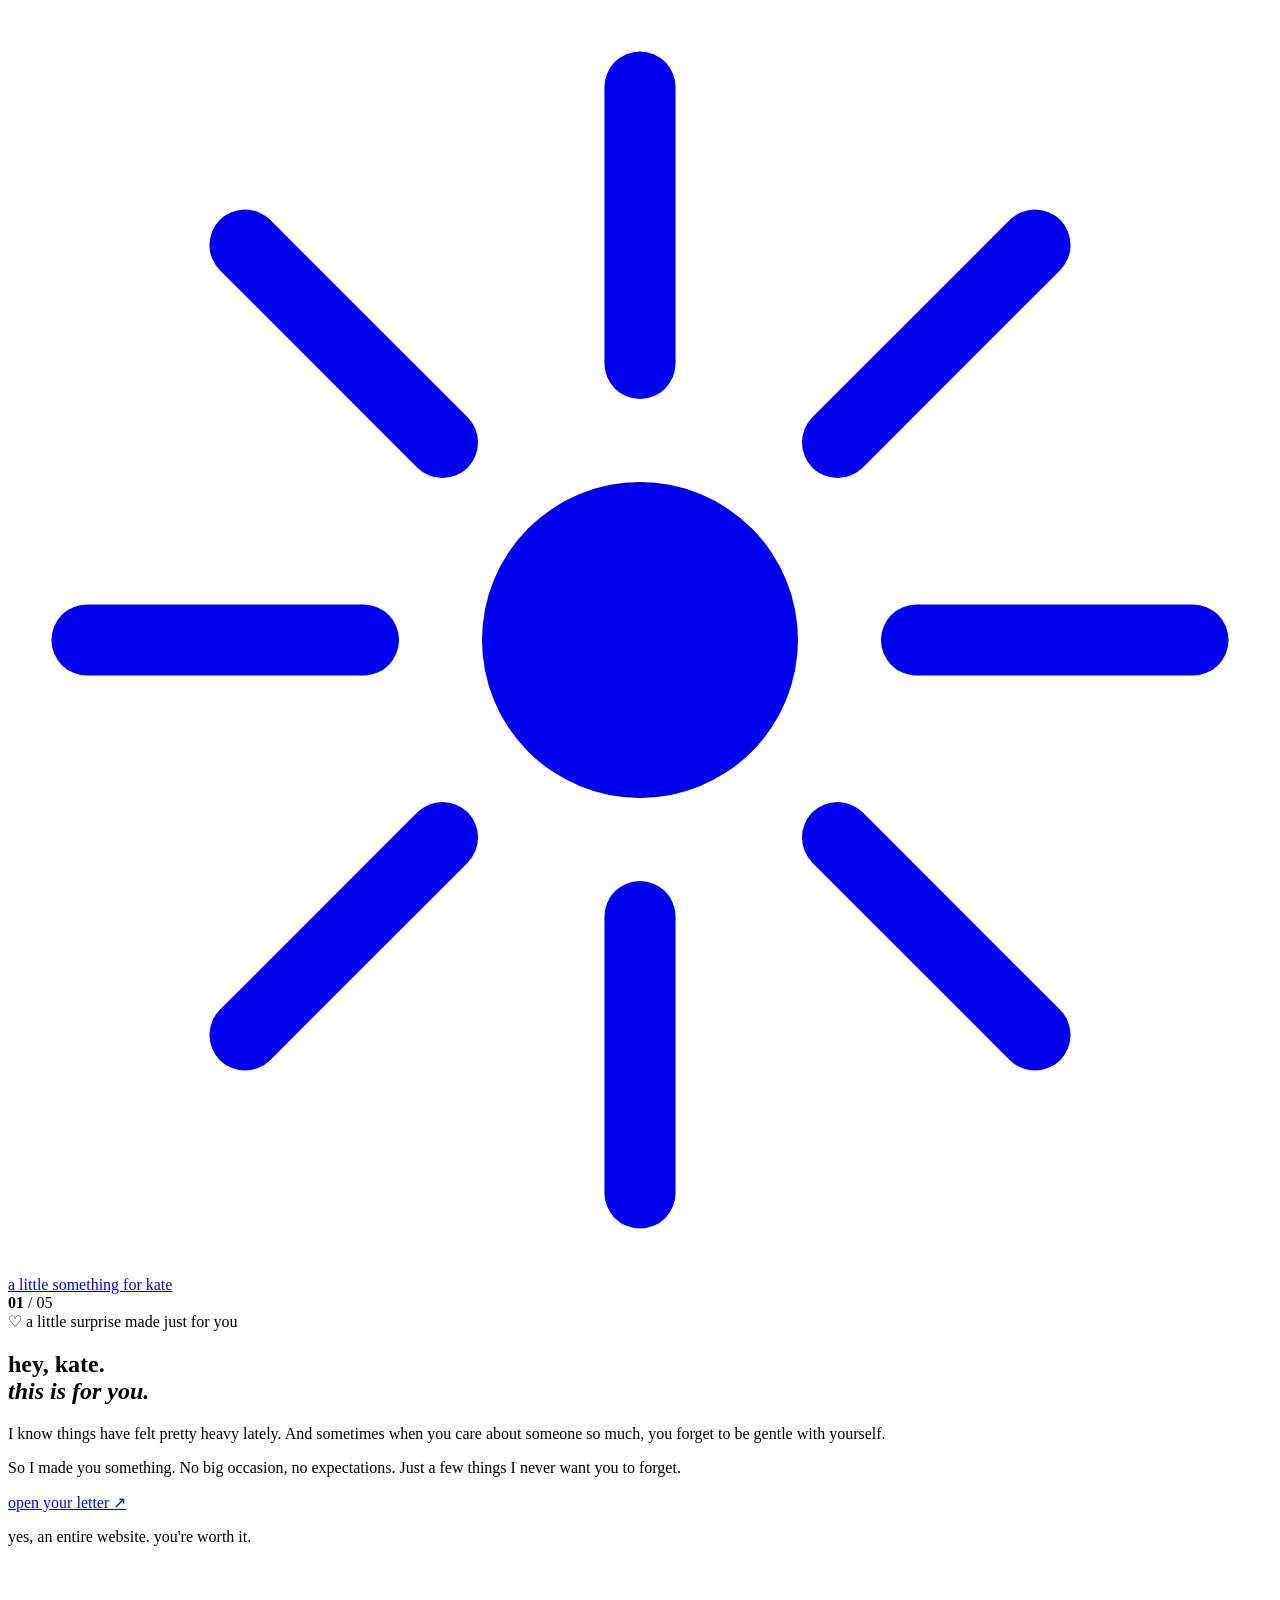
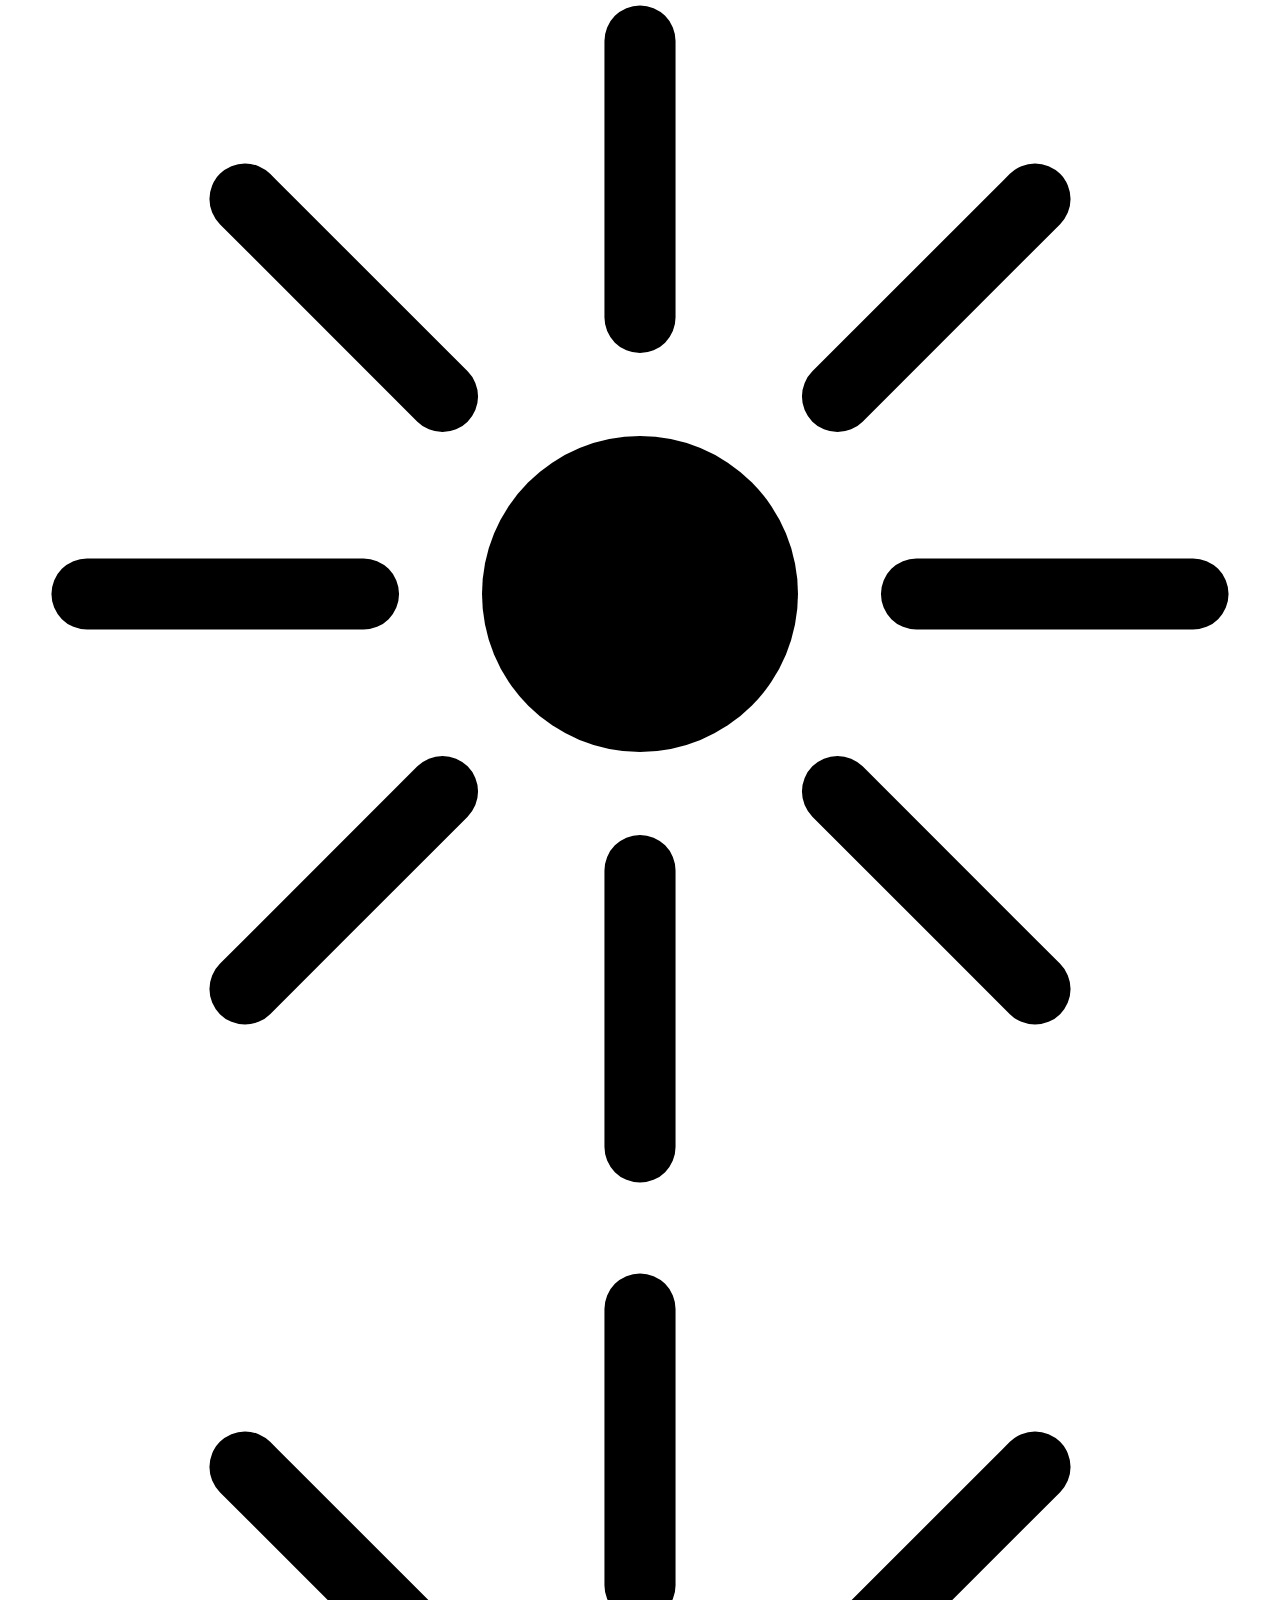
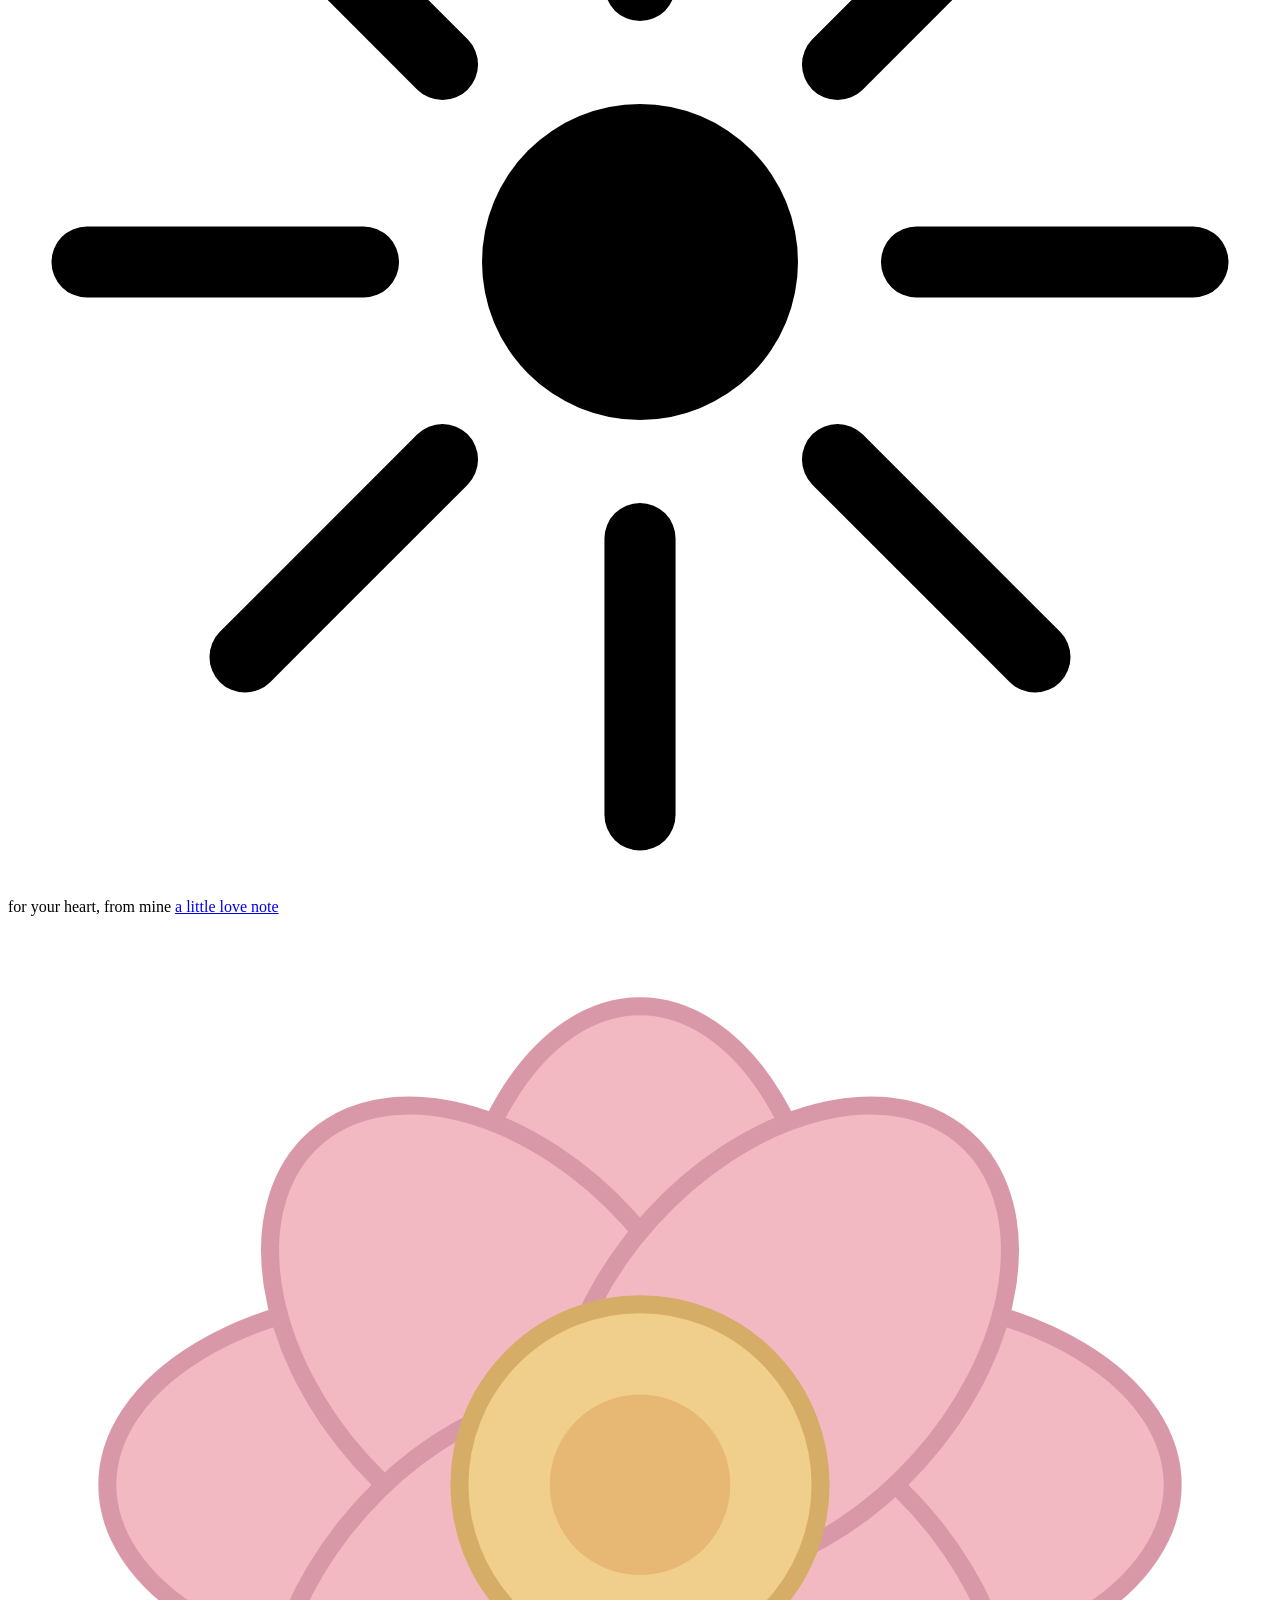
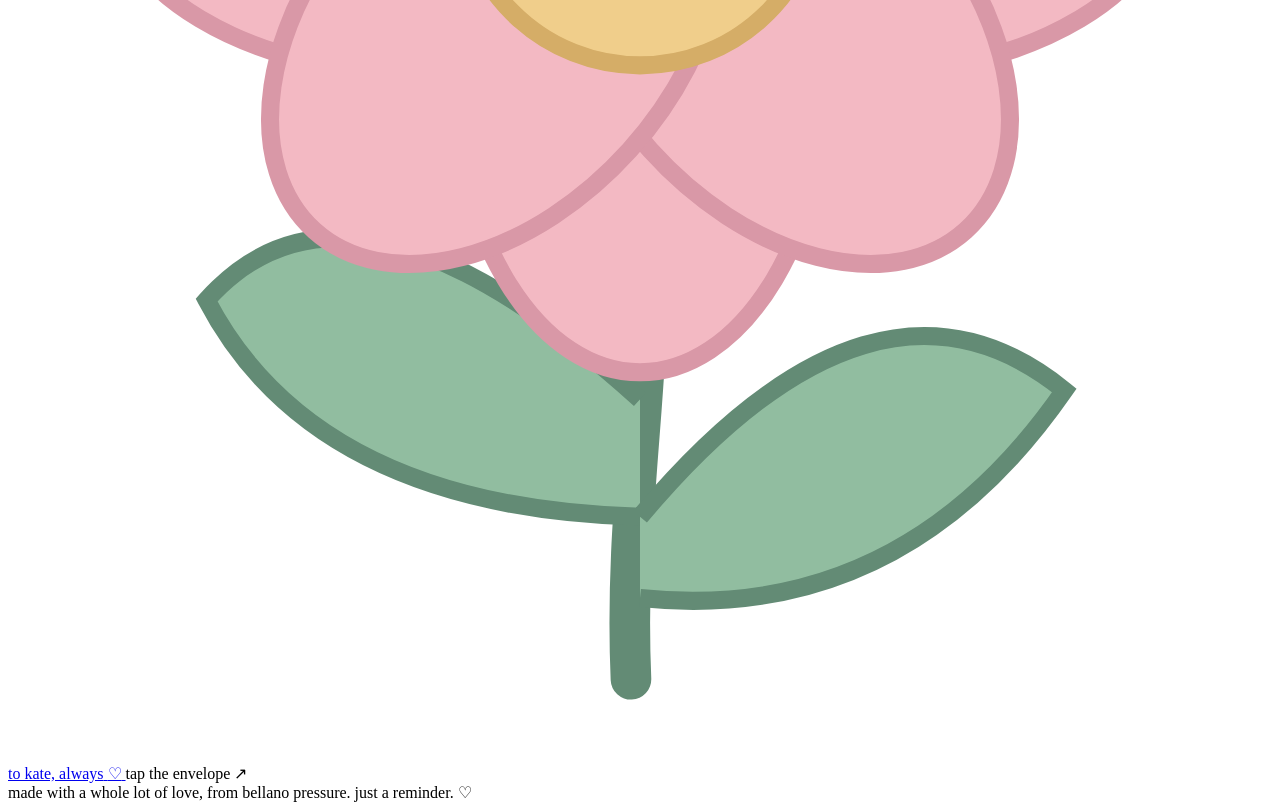
==== index.html @ ff27708b "Create Kate's supportive interactive story: index.html" ====
<!doctype html>
<html lang="en">
<head>
<meta charset="utf-8">
<meta name="viewport" content="width=device-width, initial-scale=1, viewport-fit=cover">
<meta name="theme-color" content="#f7e3e4">
<meta name="description" content="A little reminder for Kate: you deserve to feel safe, respected, and loved exactly as you are.">
<meta property="og:type" content="website">
<meta property="og:title" content="A little something for Kate">
<meta property="og:description" content="Someone who cares about you has a few things she wants you to know.">
<title>An unexpected delivery · for kate</title>
<link rel="icon" href="./favicon.svg" type="image/svg+xml">
<link rel="stylesheet" href="./style.css?v=1">
<script src="./site.js?v=1" defer></script>
</head>
<body data-page="index">
<div class="backdrop" aria-hidden="true"><span class="ambient ambient-a"></span><span class="ambient ambient-b"></span><span class="ambient ambient-c"></span></div>
<header class="site-header shell">
<a href="./index.html" data-page-link class="brand" aria-label="Back to the beginning"><span class="brand-bloom"><svg viewBox="0 0 32 32" focusable="false" aria-hidden="true"><g fill="none" stroke="currentColor" stroke-linecap="round" stroke-width="1.8"><path d="M16 2v7M16 23v7M2 16h7M23 16h7M6 6l5 5m10 10 5 5M26 6l-5 5M11 21l-5 5"/></g><circle cx="16" cy="16" r="4" fill="currentColor"/></svg></span><span>a little something for kate</span></a>
<nav class="progress-dots" aria-label="Pages"><a href="./index.html" data-page-link class="here" aria-current="page" aria-label="Page 1: A little hello" title="A little hello"></a><a href="./letter.html" data-page-link  aria-label="Page 2: From Bella" title="From Bella"></a><a href="./mirror.html" data-page-link  aria-label="Page 3: What I see" title="What I see"></a><a href="./love.html" data-page-link  aria-label="Page 4: Love should feel" title="Love should feel"></a><a href="./choose.html" data-page-link  aria-label="Page 5: Your next chapter" title="Your next chapter"></a></nav>
<div class="page-fraction"><strong>01</strong> / 05</div>
</header>
<main id="main">
<section class="stage stage-intro">
<div class="shell hero-layout content-enter">
  <div class="hero-copy">
    <div class="overline"><span class="tiny-heart" aria-hidden="true">♡</span> a little surprise made just for you</div>
    <h1>hey, kate.<br><em>this is for you.</em></h1>
    <p class="lead">I know things have felt pretty heavy lately. And sometimes when you care about someone so much, you forget to be gentle with yourself.</p>
    <p class="lead second">So I made you something. No big occasion, no expectations. Just a few things I never want you to forget.</p>
    <div class="cta-row"><a href="./letter.html" class="btn btn-primary" data-page-link>open your letter <span aria-hidden="true">↗</span></a></div>
    <p class="hand note-under">yes, an entire website. you're worth it.</p>
  </div>
  <div class="hero-art">
    <span class="art-spark art-spark-one" aria-hidden="true"><svg viewBox="0 0 32 32" focusable="false" aria-hidden="true"><g fill="none" stroke="currentColor" stroke-linecap="round" stroke-width="1.8"><path d="M16 2v7M16 23v7M2 16h7M23 16h7M6 6l5 5m10 10 5 5M26 6l-5 5M11 21l-5 5"/></g><circle cx="16" cy="16" r="4" fill="currentColor"/></svg></span>
    <span class="art-spark art-spark-two" aria-hidden="true"><svg viewBox="0 0 32 32" focusable="false" aria-hidden="true"><g fill="none" stroke="currentColor" stroke-linecap="round" stroke-width="1.8"><path d="M16 2v7M16 23v7M2 16h7M23 16h7M6 6l5 5m10 10 5 5M26 6l-5 5M11 21l-5 5"/></g><circle cx="16" cy="16" r="4" fill="currentColor"/></svg></span>
    <span class="floating-tag tag-top">for your heart, from mine</span>
    <a href="./letter.html" class="envelope" data-page-link aria-label="Open your letter from Bella">
      <span class="envelope-letter"><span class="letter-heading hand">a little love note</span><span class="letter-flower"><svg viewBox="0 0 140 160" aria-hidden="true" focusable="false"><path d="M70 87 C73 112 68 128 69 151" fill="none" stroke="#638b75" stroke-width="4.5" stroke-linecap="round"/><path d="M70 120Q38 91 22 109Q34 132 70 133M70 133Q96 102 117 119Q99 145 70 142" fill="#91bda0" stroke="#638b75" stroke-width="2"/><g fill="#f3b9c3" stroke="#d998a7" stroke-width="2"><ellipse cx="70" cy="45" rx="21" ry="35"/><ellipse cx="70" cy="82" rx="21" ry="35"/><ellipse cx="46" cy="63" rx="35" ry="21"/><ellipse cx="94" cy="63" rx="35" ry="21"/><ellipse cx="54" cy="47" rx="20" ry="30" transform="rotate(-42 54 47)"/><ellipse cx="86" cy="79" rx="20" ry="30" transform="rotate(-42 86 79)"/><ellipse cx="86" cy="47" rx="20" ry="30" transform="rotate(42 86 47)"/><ellipse cx="54" cy="79" rx="20" ry="30" transform="rotate(42 54 79)"/></g><circle cx="70" cy="63" r="20" fill="#f0ce8b" stroke="#d5ad67" stroke-width="2"/><circle cx="70" cy="63" r="10" fill="#e6b873"/></svg></span><span class="letter-to hand">to kate, always</span></span>
      <span class="envelope-back"></span><span class="envelope-left"></span><span class="envelope-right"></span><span class="envelope-front"></span><span class="wax-seal"><span aria-hidden="true">♡</span></span>
    </a>
    <span class="floating-tag tag-bottom">tap the envelope ↗</span>
  </div>
</div>
</section></main>
<footer class="site-footer shell"><span>made with a whole lot of love, from bella</span><span class="footer-right">no pressure. just a reminder. <span aria-hidden="true">♡</span></span></footer>
<div id="toast" class="toast" role="status" aria-live="polite" aria-atomic="true"></div>
</body>
</html>
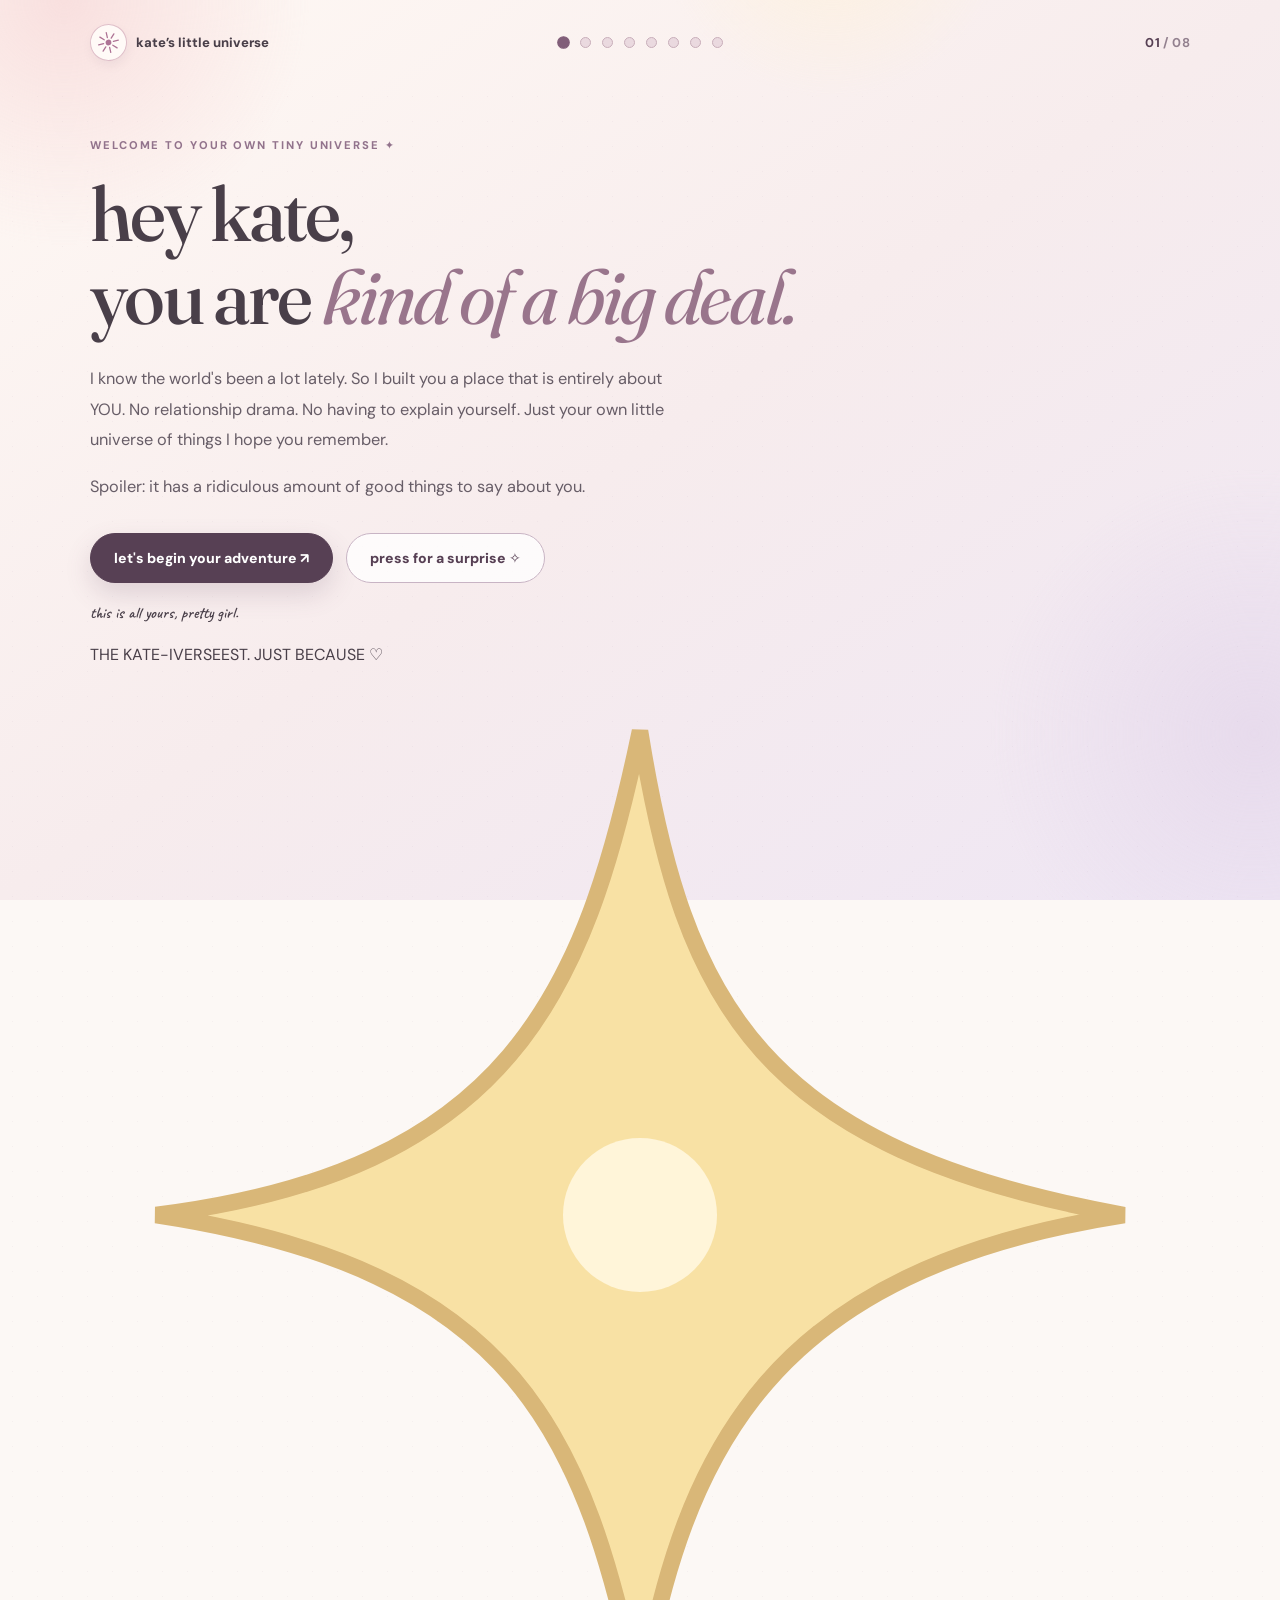
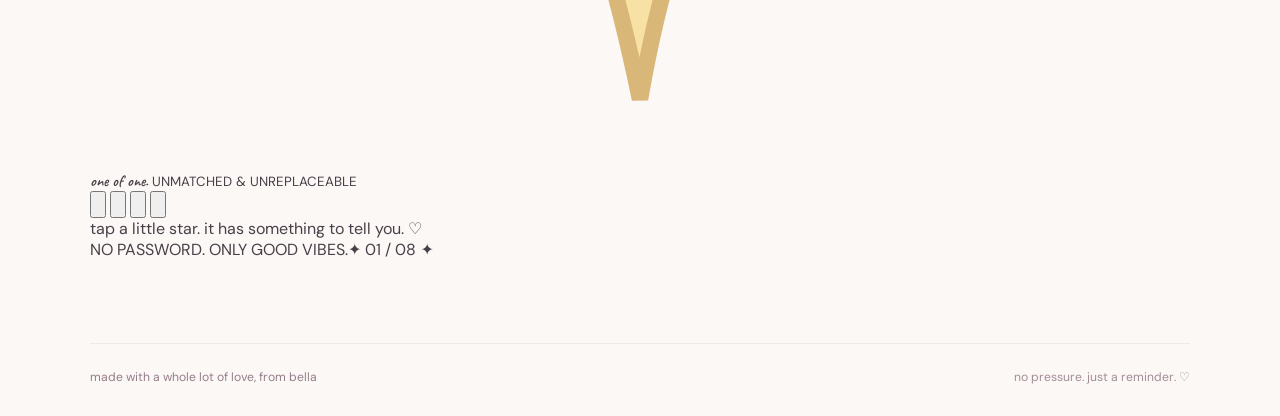
==== commit 61d9effa: "Connect index.html to Kate's eight-chapter universe" ====
--- a/index.html
+++ b/index.html
@@ -8,41 +8,50 @@
 <meta property="og:type" content="website">
 <meta property="og:title" content="A little something for Kate">
 <meta property="og:description" content="Someone who cares about you has a few things she wants you to know.">
-<title>An unexpected delivery · for kate</title>
+<title>Kate's little universe · for kate</title>
 <link rel="icon" href="./favicon.svg" type="image/svg+xml">
-<link rel="stylesheet" href="./style.css?v=1">
-<script src="./site.js?v=1" defer></script>
+<link rel="stylesheet" href="./style.css?v=3">
+<script src="./site.js?v=3" defer></script>
 </head>
 <body data-page="index">
 <div class="backdrop" aria-hidden="true"><span class="ambient ambient-a"></span><span class="ambient ambient-b"></span><span class="ambient ambient-c"></span></div>
 <header class="site-header shell">
-<a href="./index.html" data-page-link class="brand" aria-label="Back to the beginning"><span class="brand-bloom"><svg viewBox="0 0 32 32" focusable="false" aria-hidden="true"><g fill="none" stroke="currentColor" stroke-linecap="round" stroke-width="1.8"><path d="M16 2v7M16 23v7M2 16h7M23 16h7M6 6l5 5m10 10 5 5M26 6l-5 5M11 21l-5 5"/></g><circle cx="16" cy="16" r="4" fill="currentColor"/></svg></span><span>a little something for kate</span></a>
-<nav class="progress-dots" aria-label="Pages"><a href="./index.html" data-page-link class="here" aria-current="page" aria-label="Page 1: A little hello" title="A little hello"></a><a href="./letter.html" data-page-link  aria-label="Page 2: From Bella" title="From Bella"></a><a href="./mirror.html" data-page-link  aria-label="Page 3: What I see" title="What I see"></a><a href="./love.html" data-page-link  aria-label="Page 4: Love should feel" title="Love should feel"></a><a href="./choose.html" data-page-link  aria-label="Page 5: Your next chapter" title="Your next chapter"></a></nav>
-<div class="page-fraction"><strong>01</strong> / 05</div>
+<a href="./index.html" data-page-link class="brand" aria-label="Back to the beginning"><span class="brand-bloom"><svg viewBox="0 0 32 32" focusable="false" aria-hidden="true"><g fill="none" stroke="currentColor" stroke-linecap="round" stroke-width="1.8"><path d="M16 2v7M16 23v7M2 16h7M23 16h7M6 6l5 5m10 10 5 5M26 6l-5 5M11 21l-5 5"/></g><circle cx="16" cy="16" r="4" fill="currentColor"/></svg></span><span>kate’s little universe</span></a>
+<nav class="progress-dots" aria-label="Explore eight chapters"><a href="./index.html" data-page-link class="here" aria-current="page" aria-label="Chapter 1: open the universe" title="open the universe"></a><a href="./letter.html" data-page-link  aria-label="Chapter 2: letter from bella" title="letter from bella"></a><a href="./mirror.html" data-page-link  aria-label="Chapter 3: what bella sees" title="what bella sees"></a><a href="./pocket.html" data-page-link  aria-label="Chapter 4: the appreciation station" title="the appreciation station"></a><a href="./love.html" data-page-link  aria-label="Chapter 5: what love should feel like" title="what love should feel like"></a><a href="./garden.html" data-page-link  aria-label="Chapter 6: grow your garden" title="grow your garden"></a><a href="./future.html" data-page-link  aria-label="Chapter 7: future postcards" title="future postcards"></a><a href="./choose.html" data-page-link  aria-label="Chapter 8: choose your next chapter" title="choose your next chapter"></a></nav>
+<div class="page-fraction"><strong>01</strong> / 08</div>
 </header>
 <main id="main">
-<section class="stage stage-intro">
-<div class="shell hero-layout content-enter">
-  <div class="hero-copy">
-    <div class="overline"><span class="tiny-heart" aria-hidden="true">♡</span> a little surprise made just for you</div>
-    <h1>hey, kate.<br><em>this is for you.</em></h1>
-    <p class="lead">I know things have felt pretty heavy lately. And sometimes when you care about someone so much, you forget to be gentle with yourself.</p>
-    <p class="lead second">So I made you something. No big occasion, no expectations. Just a few things I never want you to forget.</p>
-    <div class="cta-row"><a href="./letter.html" class="btn btn-primary" data-page-link>open your letter <span aria-hidden="true">↗</span></a></div>
-    <p class="hand note-under">yes, an entire website. you're worth it.</p>
+<section class="stage stage-universe">
+<div class="shell universe-layout content-enter">
+  <div class="universe-copy">
+    <span class="overline">welcome to your own tiny universe ✦</span>
+    <h1>hey kate,<br>you are <em>kind of a big deal.</em></h1>
+    <p class="lead">I know the world's been a lot lately. So I built you a place that is entirely about YOU. No relationship drama. No having to explain yourself. Just your own little universe of things I hope you remember.</p>
+    <p class="lead">Spoiler: it has a ridiculous amount of good things to say about you.</p>
+    <div class="cta-row"><a href="./letter.html" class="btn btn-primary" data-page-link>let's begin your adventure ↗</a><button type="button" class="btn btn-soft" id="star-surprise">press for a surprise ✧</button></div>
+    <p class="hand universe-hand">this is all yours, pretty girl.</p>
   </div>
-  <div class="hero-art">
-    <span class="art-spark art-spark-one" aria-hidden="true"><svg viewBox="0 0 32 32" focusable="false" aria-hidden="true"><g fill="none" stroke="currentColor" stroke-linecap="round" stroke-width="1.8"><path d="M16 2v7M16 23v7M2 16h7M23 16h7M6 6l5 5m10 10 5 5M26 6l-5 5M11 21l-5 5"/></g><circle cx="16" cy="16" r="4" fill="currentColor"/></svg></span>
-    <span class="art-spark art-spark-two" aria-hidden="true"><svg viewBox="0 0 32 32" focusable="false" aria-hidden="true"><g fill="none" stroke="currentColor" stroke-linecap="round" stroke-width="1.8"><path d="M16 2v7M16 23v7M2 16h7M23 16h7M6 6l5 5m10 10 5 5M26 6l-5 5M11 21l-5 5"/></g><circle cx="16" cy="16" r="4" fill="currentColor"/></svg></span>
-    <span class="floating-tag tag-top">for your heart, from mine</span>
-    <a href="./letter.html" class="envelope" data-page-link aria-label="Open your letter from Bella">
-      <span class="envelope-letter"><span class="letter-heading hand">a little love note</span><span class="letter-flower"><svg viewBox="0 0 140 160" aria-hidden="true" focusable="false"><path d="M70 87 C73 112 68 128 69 151" fill="none" stroke="#638b75" stroke-width="4.5" stroke-linecap="round"/><path d="M70 120Q38 91 22 109Q34 132 70 133M70 133Q96 102 117 119Q99 145 70 142" fill="#91bda0" stroke="#638b75" stroke-width="2"/><g fill="#f3b9c3" stroke="#d998a7" stroke-width="2"><ellipse cx="70" cy="45" rx="21" ry="35"/><ellipse cx="70" cy="82" rx="21" ry="35"/><ellipse cx="46" cy="63" rx="35" ry="21"/><ellipse cx="94" cy="63" rx="35" ry="21"/><ellipse cx="54" cy="47" rx="20" ry="30" transform="rotate(-42 54 47)"/><ellipse cx="86" cy="79" rx="20" ry="30" transform="rotate(-42 86 79)"/><ellipse cx="86" cy="47" rx="20" ry="30" transform="rotate(42 86 47)"/><ellipse cx="54" cy="79" rx="20" ry="30" transform="rotate(42 54 79)"/></g><circle cx="70" cy="63" r="20" fill="#f0ce8b" stroke="#d5ad67" stroke-width="2"/><circle cx="70" cy="63" r="10" fill="#e6b873"/></svg></span><span class="letter-to hand">to kate, always</span></span>
-      <span class="envelope-back"></span><span class="envelope-left"></span><span class="envelope-right"></span><span class="envelope-front"></span><span class="wax-seal"><span aria-hidden="true">♡</span></span>
-    </a>
-    <span class="floating-tag tag-bottom">tap the envelope ↗</span>
+  <div class="stararium" aria-label="Kate's tiny interactive star universe">
+    <div class="stararium-top"><span>THE KATE-IVERSE</span><span>EST. JUST BECAUSE ♡</span></div>
+    <div class="star-field">
+      <div class="orbit orbit-outer"></div><div class="orbit orbit-inner"></div>
+      <div class="planet">
+        <span class="planet-glow"></span>
+        <span class="planet-star"><svg viewBox="0 0 100 100" aria-hidden="true" focusable="false"><path d="M50 6C54 31 61 44 94 50 62 55 54 71 50 94 45 70 39 55 6 50 38 46 45 30 50 6Z" fill="#f8e1a4" stroke="#d9b778" stroke-width="1.5"/><circle cx="50" cy="50" r="7" fill="#fff5d9"/></svg></span>
+        <strong class="hand">one of one.</strong>
+        <small>UNMATCHED & UNREPLACEABLE</small>
+      </div>
+      <button type="button" class="tap-star star-a" data-star="0" aria-label="Discover star one"><svg viewBox="0 0 100 100" aria-hidden="true" focusable="false"><path d="M50 6C54 31 61 44 94 50 62 55 54 71 50 94 45 70 39 55 6 50 38 46 45 30 50 6Z" fill="#f8e1a4" stroke="#d9b778" stroke-width="1.5"/><circle cx="50" cy="50" r="7" fill="#fff5d9"/></svg></button>
+      <button type="button" class="tap-star star-b" data-star="1" aria-label="Discover star two"><svg viewBox="0 0 100 100" aria-hidden="true" focusable="false"><path d="M50 6C54 31 61 44 94 50 62 55 54 71 50 94 45 70 39 55 6 50 38 46 45 30 50 6Z" fill="#f8e1a4" stroke="#d9b778" stroke-width="1.5"/><circle cx="50" cy="50" r="7" fill="#fff5d9"/></svg></button>
+      <button type="button" class="tap-star star-c" data-star="2" aria-label="Discover star three"><svg viewBox="0 0 100 100" aria-hidden="true" focusable="false"><path d="M50 6C54 31 61 44 94 50 62 55 54 71 50 94 45 70 39 55 6 50 38 46 45 30 50 6Z" fill="#f8e1a4" stroke="#d9b778" stroke-width="1.5"/><circle cx="50" cy="50" r="7" fill="#fff5d9"/></svg></button>
+      <button type="button" class="tap-star star-d" data-star="3" aria-label="Discover star four"><svg viewBox="0 0 100 100" aria-hidden="true" focusable="false"><path d="M50 6C54 31 61 44 94 50 62 55 54 71 50 94 45 70 39 55 6 50 38 46 45 30 50 6Z" fill="#f8e1a4" stroke="#d9b778" stroke-width="1.5"/><circle cx="50" cy="50" r="7" fill="#fff5d9"/></svg></button>
+    </div>
+    <div class="star-prompt" id="star-prompt" role="status" aria-live="polite">tap a little star. it has something to tell you. ♡</div>
+    <div class="stararium-foot"><span>NO PASSWORD. ONLY GOOD VIBES.</span><span>✦ 01 / 08 ✦</span></div>
   </div>
 </div>
-</section></main>
+</section>
+</main>
 <footer class="site-footer shell"><span>made with a whole lot of love, from bella</span><span class="footer-right">no pressure. just a reminder. <span aria-hidden="true">♡</span></span></footer>
 <div id="toast" class="toast" role="status" aria-live="polite" aria-atomic="true"></div>
 </body>
--- a/style.css
+++ b/style.css
@@ -0,0 +1,300 @@
+@import url('https://fonts.googleapis.com/css2?family=Caveat:wght@500;600;700&family=DM+Sans:wght@400;500;600;700;800&family=Fraunces:opsz,wght,SOFT,WONK@9..144,400,20,1;9..144,500,20,1;9..144,600,20,1&display=swap');
+:root{
+ --ink:#493f49;--plum:#574054;--dark:#423344;--muted:#756b77;--rose:#f4c7ce;--petal:#fbdee2;
+ --pale:#fff9f6;--paper:#fffefa;--lilac:#e9dff2;--sage:#d8e5d9;--butter:#fbf2c7;
+ --border:rgba(110,83,105,.18);--shadow:0 24px 62px rgba(79,56,76,.13)
+}
+*{box-sizing:border-box}
+html{scroll-behavior:smooth;overflow-x:clip;-webkit-text-size-adjust:100%;text-size-adjust:100%}
+body{margin:0;min-width:280px;min-height:100vh;overflow-x:clip;color:var(--ink);font-family:'DM Sans',system-ui,-apple-system,'Segoe UI',sans-serif;background:#fcf8f5;-webkit-font-smoothing:antialiased}
+button,a{font:inherit}button{cursor:pointer}button:disabled{cursor:default}a{color:inherit}
+button:focus-visible,a:focus-visible,summary:focus-visible{outline:3px solid #a96588;outline-offset:4px}
+[hidden]{display:none!important}::selection{color:var(--dark);background:#e8c5cf}
+svg{max-width:100%}
+.shell{width:min(1100px,calc(100% - 48px));margin-inline:auto}
+.hand{font-family:'Caveat','Brush Script MT',cursive;font-weight:600}
+.serif,h1,h2,h3{font-family:'Fraunces',Georgia,serif;font-weight:500;letter-spacing:-.035em}
+h1 em,h2 em{color:#99758c;font-weight:400}
+h1{font-size:clamp(3.4rem,6vw,6.1rem);line-height:1.08;margin:19px 0 25px}
+h2{margin:0}
+p{line-height:1.8}
+.lead{color:#675d67;line-height:1.88;font-size:1.02rem;max-width:590px}
+.overline{font-size:.7rem;font-weight:800;letter-spacing:.17em;text-transform:uppercase;color:#92738c}
+.btn{display:inline-flex;align-items:center;justify-content:center;gap:12px;padding:15px 23px;border-radius:100px;border:1px solid transparent;text-decoration:none;font-weight:800;font-size:.88rem;text-align:center;max-width:100%;transition:transform .22s,box-shadow .22s,background .22s}
+.btn:hover{transform:translateY(-3px)}
+.btn-primary{background:var(--plum);border-color:var(--plum);color:#fff;box-shadow:0 11px 26px #72556b31}
+.btn-primary:hover{background:#72536b;box-shadow:0 17px 29px #72556b41}
+.btn-soft{background:rgba(255,255,255,.76);border-color:#c8b4c4;color:var(--plum)}
+.btn-soft:hover{background:white}
+.backdrop{position:fixed;inset:0;overflow:hidden;pointer-events:none;z-index:-2;background:linear-gradient(145deg,#fff9f4,#f7eced 50%,#eee6f4)}
+.ambient{position:absolute;display:block;filter:blur(2px);border-radius:50%;opacity:.7}
+.ambient-a{width:40vw;height:40vw;left:-15vw;top:-20vw;background:radial-gradient(circle,#f6d5d6,transparent 68%)}
+.ambient-b{width:42vw;height:42vw;right:-19vw;bottom:-8vw;background:radial-gradient(circle,#e4d6ea,transparent 70%)}
+.ambient-c{width:28vw;height:28vw;right:21vw;top:-20vw;background:radial-gradient(circle,#fff1d6,transparent 69%)}
+.site-header{position:relative;z-index:10;min-height:84px;display:grid;grid-template-columns:1fr auto 1fr;align-items:center;gap:16px}
+.brand{display:inline-flex;align-items:center;justify-self:start;gap:9px;text-decoration:none;font-size:.82rem;font-weight:800;min-width:0}
+.brand-bloom{display:grid;place-items:center;flex:0 0 37px;width:37px;height:37px;border:1px solid #dfbfc9;background:#fffaf7;color:#ae7395;border-radius:50%;box-shadow:0 5px 10px #86708017;transform:rotate(-13deg)}
+.brand-bloom svg{width:23px;height:23px}
+.progress-dots{display:flex;gap:11px;align-items:center;justify-content:center;flex-shrink:0}
+.progress-dots a{display:block;width:11px;height:11px;border:1px solid #c7adb9;background:#ead9df;border-radius:50%;transition:transform .2s,background .2s}
+.progress-dots a:hover{transform:scale(1.3)}
+.progress-dots a.here{background:#815e79;border-color:#815e79;transform:scale(1.15)}
+.page-fraction{justify-self:end;white-space:nowrap;font-size:.8rem;letter-spacing:.03em;color:#93818f;font-weight:700}
+.page-fraction strong{color:var(--plum)}
+.site-footer{display:flex;justify-content:space-between;align-items:center;gap:20px;min-height:73px;border-top:1px solid #ad93a126;padding:18px 0 23px;color:#947d8b;font-size:.76rem}
+.footer-right{color:#a18d99}
+#main{position:relative;z-index:1}
+.stage{position:relative;isolation:isolate;padding:49px 0 83px;min-height:calc(100svh - 157px);display:flex;align-items:center}
+.stage:before{content:"";position:absolute;inset:0;z-index:-1;background-image:radial-gradient(#987e9424 .9px,transparent .9px);background-size:25px 25px;opacity:.48;pointer-events:none}
+.stage-intro{background:linear-gradient(134deg,#fff8ef 0%,#fae6e5 51%,#f0e7f4 100%)}
+.stage-letter{background:linear-gradient(142deg,#f8f1ef,#f5edee 57%,#ecedf0)}
+.stage-mirror{background:linear-gradient(139deg,#f9f0e9,#f3e4ea 50%,#efedf9)}
+.stage-love{background:linear-gradient(141deg,#fff9f0,#f6e9e4 48%,#efe8f5)}
+.stage-choose{background:linear-gradient(136deg,#fff9f2,#f4e7ed 54%,#eee7f4)}
+.content-enter{animation:enter .55s cubic-bezier(.19,.72,.28,1) both}
+@keyframes enter{from{opacity:0;transform:translateY(17px)}to{opacity:1;transform:translateY(0)}}
+body.leaving main{animation:depart .27s ease forwards}
+@keyframes depart{to{opacity:0;transform:translateY(-12px)}}
+.tiny-heart{font-size:1.2rem;vertical-align:-2px;color:#b68c9f}
+.cta-row{margin-top:30px;display:flex;flex-wrap:wrap;gap:13px}
+.note-under{color:#a88394;font-size:1.6rem;transform:rotate(-3deg);display:inline-block;margin:20px 0 0}
+.hero-layout{display:grid;grid-template-columns:minmax(0,1.03fr) minmax(0,.97fr);align-items:center;gap:35px;min-height:565px}
+.hero-copy{min-width:0;padding:25px 0}
+.hero-copy h1{font-size:clamp(3.75rem,6.9vw,7rem);line-height:1.04;color:var(--plum)}
+.hero-copy h1 em{display:inline-block;color:#a37e92;font-style:italic;white-space:nowrap}
+.hero-copy .lead{max-width:540px}
+.hero-copy .lead.second{margin-top:12px}
+.hero-art{position:relative;min-height:480px;display:flex;align-items:center;justify-content:center}
+.floating-tag{position:absolute;z-index:5;font-family:'Caveat',cursive;font-size:1.6rem;line-height:1.2;padding:11px 18px;border:1px solid #e9b7bb;background:#f5d1d6;color:#a57482;transform:rotate(9deg);box-shadow:3px 9px 20px #836b7522}
+.tag-top{right:0;top:5%}.tag-bottom{left:5%;bottom:0;transform:rotate(-9deg);background:#fff1d8;border-color:#e4d0b1;color:#a1886d}
+.art-spark{position:absolute;width:32px;height:32px;color:#e5acb7}
+.art-spark svg{width:100%;height:100%}
+.art-spark-one{top:4%;left:13%;transform:rotate(18deg)}
+.art-spark-two{right:7%;bottom:19%;transform:scale(.72)}
+.envelope{position:relative;display:block;text-decoration:none;width:min(88%,435px);aspect-ratio:1.12/1;transform:rotate(5deg);filter:drop-shadow(0 22px 21px #80687e38);transition:transform .35s;isolation:isolate}
+.envelope:hover,.envelope:focus-visible{transform:translateY(-12px) rotate(0deg)}
+.envelope-letter{position:absolute;z-index:1;left:14%;top:0;width:72%;height:78%;border:1px solid #e6dad0;background:var(--paper);box-shadow:0 7px 16px #ad95a025;display:flex;flex-direction:column;align-items:center;justify-content:flex-start;padding:14px}
+.letter-heading{font-size:1.55rem;color:#aa8b9c}
+.letter-flower{display:block;height:60%;width:47%;min-width:100px;margin-top:-9px;overflow:visible}
+.letter-flower svg{display:block;width:100%;height:100%}
+.letter-to{font-size:1.9rem;color:#856a7e;margin-top:-8px}
+.envelope-back{position:absolute;inset:auto 2% 6%;height:67%;z-index:2;background:#e7b5bf;border:2px solid #d9a0ad;border-radius:6px;clip-path:polygon(0 0,50% 49%,100% 0,100% 100%,0 100%)}
+.envelope-left{position:absolute;z-index:3;inset:auto 2% 6%;height:67%;background:#f1bdc4;clip-path:polygon(0 0,51% 54%,0 100%)}
+.envelope-right{position:absolute;z-index:3;inset:auto 2% 6%;height:67%;background:#eeb0bc;clip-path:polygon(100% 0,49% 54%,100% 100%)}
+.envelope-front{position:absolute;z-index:4;inset:auto 2% 6%;height:67%;background:#f5c9c9;clip-path:polygon(0 100%,50% 29%,100% 100%)}
+.wax-seal{position:absolute;z-index:6;width:72px;height:72px;border-radius:50%;left:50%;bottom:21%;transform:translateX(-50%);background:#fcf1d9;border:2px solid #d9b8a4;box-shadow:0 5px 12px #8d65713b;display:grid;place-items:center;font-size:2.8rem;color:#b78291}
+.envelope:hover .envelope-letter,.envelope:focus-visible .envelope-letter{transform:translateY(-22px);transition:transform .35s}
+/* Letter */
+.split-layout{display:grid;grid-template-columns:minmax(0,.68fr) minmax(0,1fr);column-gap:65px;row-gap:20px;align-items:center}
+.side-note{align-self:start;padding-top:30px;min-width:0}
+.side-note h1{font-size:clamp(3rem,5vw,5.1rem)}
+.side-note .lead{max-width:340px}
+.loose-flower{width:138px;height:156px;transform:rotate(-15deg);margin:22px 0 0 12px;filter:drop-shadow(5px 8px 1px #927c8220)}
+.little-arrow{font-size:1.6rem;display:inline-block;color:#ad8a9a;transform:rotate(-8deg)}
+.letter-paper{position:relative;min-width:0;background:#fffdfa;border:1px solid #ebded3;padding:46px 49px 36px;box-shadow:9px 12px 0 #eadce0,0 26px 48px #745f7415;transform:rotate(.35deg);max-width:690px}
+.letter-paper:before{content:"";position:absolute;left:25px;top:0;bottom:0;border-left:1px solid #f2d4d9}
+.paper-tape{position:absolute;width:98px;height:31px;background:#f0dfbcce;left:39%;top:-15px;transform:rotate(-8deg)}
+.letter-meta{display:flex;justify-content:space-between;gap:12px;border-bottom:1px solid #e9e2d9;padding-bottom:14px;margin-bottom:20px;text-transform:uppercase;letter-spacing:.13em;color:#a29492;font-size:.63rem;font-weight:800}
+.salutation{font-size:2.75rem;margin:0 0 13px;color:#a67990}
+.letter-prose p{line-height:1.9;margin:0 0 16px;font-size:.95rem;color:#5c5059}
+.letter-prose strong{color:#78576d}
+.signature{font-size:2.1rem;text-align:right;color:#9c7289;transform:rotate(-3deg)}
+.paper-sticker{position:absolute;right:-18px;top:120px;padding:10px 14px;border:1px solid #c6b2cb;background:#eadff1;font-family:'Caveat',cursive;font-size:1.45rem;color:#90758f;transform:rotate(10deg)}
+.step-nav{grid-column:1/-1;display:flex;align-items:center;justify-content:space-between;gap:15px;flex-wrap:wrap;margin-top:28px}
+.step-nav.narrower{max-width:765px;margin-inline:auto}
+/* Mirror */
+.center-heading{text-align:center;max-width:780px;margin:0 auto 36px}
+.center-heading h1{font-size:clamp(3.1rem,5.5vw,5rem)}
+.center-heading .lead{margin-inline:auto}
+.mirror-board{display:grid;grid-template-columns:repeat(3,minmax(0,1fr));gap:19px}
+.reveal-card{border:0;background:transparent;padding:0;text-align:left;min-width:0;min-height:300px;perspective:1000px;position:relative;cursor:pointer;border-radius:15px;transform-style:preserve-3d;transition:transform .2s}
+.reveal-card:hover{transform:translateY(-4px)}
+.reveal-card .front,.reveal-card .back{display:flex;position:absolute;inset:0;flex-direction:column;align-items:flex-start;border:1px solid #bd9ea833;padding:24px 23px;border-radius:15px;overflow:hidden;box-shadow:0 11px 27px #80647a16;backface-visibility:hidden;-webkit-backface-visibility:hidden;transition:transform .6s cubic-bezier(.2,.72,.21,1);background:#fff9fa}
+.reveal-card .front{transform:rotateY(0)}
+.reveal-card .back{transform:rotateY(-180deg);background:#fffdfa}
+.reveal-card[aria-pressed=true] .front{transform:rotateY(180deg)}
+.reveal-card[aria-pressed=true] .back{transform:rotateY(0)}
+.tint-peach .front{background:#ffe7d9}
+.tint-lilac .front{background:#ece4f6}
+.tint-butter .front{background:#fff3d3}
+.tint-mint .front{background:#dfede3}
+.tint-blush .front{background:#f7dce5}
+.tint-cream .front{background:#f8eee7}
+.little-number{font-size:.72rem;color:#9b8391;letter-spacing:.13em;font-weight:800}
+.card-art{width:120px;height:130px;display:block;align-self:center;margin:auto;transform:rotate(-7deg)}
+.card-art svg{width:100%;height:100%}
+.card-art.card-spark{display:flex;justify-content:center;align-items:center;color:#b48baa;width:85px;height:100px}
+.card-art.card-spark svg{width:80px;height:80px}
+.card-art.card-heart{font-size:6rem;line-height:1.1;display:flex;align-items:center;justify-content:center;color:#bf8aa2}
+.card-title{font-size:2rem;line-height:1.1;color:#815d74}
+.card-hint{font-size:.72rem;color:#9d8996;margin-top:8px}
+.reveal-card .back strong{font-family:'Fraunces',Georgia,serif;font-weight:500;font-size:1.58rem;line-height:1.2;color:#74576b;margin-top:22px}
+.reveal-card .back>span:nth-of-type(2){font-size:.91rem;color:#695d67;line-height:1.72;margin-top:12px}
+.reveal-card .back small{margin-top:auto;color:#a38d9c;padding-top:11px}
+.count-note{text-align:center;color:#937e91;font-weight:700;font-size:.82rem;margin-top:24px}
+.mirror-board+.count-note+.step-nav{margin-top:26px}
+/* Standards */
+.love-layout{display:grid;grid-template-columns:minmax(0,.83fr) minmax(0,1.17fr);align-items:start;column-gap:65px}
+.love-copy{padding-top:19px;min-width:0}
+.love-copy h1{font-size:clamp(3.35rem,5.1vw,5.45rem)}
+.love-copy .lead{max-width:430px}
+.pull-quote{margin-top:33px;padding:24px 25px;background:#fffdf9ad;border-left:3px solid #d6a1b4;color:#876877;line-height:1.68;font-family:'Fraunces',Georgia,serif;font-size:1.25rem;box-shadow:0 8px 24px #9271800d}
+.pull-quote span{color:#be91a1}
+.quiet-caption{display:inline-block;font-size:1.7rem;color:#a98495;transform:rotate(-5deg);margin-top:14px}
+.standards-area{min-width:0}
+.standards-intro{display:flex;align-items:center;justify-content:space-between;flex-wrap:wrap;gap:10px;margin-bottom:17px}
+.standards-intro .hand{font-size:1.4rem;color:#ab8496}
+.standards-list{display:flex;flex-direction:column;gap:12px}
+.standard{background:#fffdf9d9;border:1px solid #e6d6d8;border-radius:13px;box-shadow:0 8px 23px #5c45550e}
+.standard[open]{background:#fffdfa;border-color:#d4b5c3;box-shadow:0 12px 25px #5c45551a}
+.standard summary{list-style:none;display:flex;align-items:center;gap:16px;cursor:pointer;padding:16px 19px;font-size:.91rem;font-weight:800;color:#695467}
+.standard summary::-webkit-details-marker{display:none}
+.standards-icon{display:grid;place-items:center;flex:0 0 37px;width:37px;height:37px;border-radius:50%;background:#f6e6e9;color:#9d738c;font-family:'Fraunces',Georgia,serif;font-size:1rem}
+.standard .plus{margin-left:auto;flex:0 0 20px;color:#bd98ad;font-size:1.55rem;font-weight:400;text-align:center;transition:transform .2s}
+.standard[open] .plus{transform:rotate(45deg)}
+.standard-body{padding:0 26px 20px 72px;font-size:.9rem;color:#786976;line-height:1.83}
+.soft-banner{grid-column:1/-1;display:flex;gap:18px;align-items:center;padding:20px 26px;border:1px solid #e1d6be;background:#fff3ddbb;border-radius:16px;margin-top:43px}
+.banner-flower{width:65px;flex:0 0 65px}
+.banner-flower svg{width:100%}
+.soft-banner p{line-height:1.72;font-size:.92rem;color:#6f6270;margin:0}
+/* Choices */
+.final-layout{display:grid;grid-template-columns:minmax(0,.85fr) minmax(0,1.15fr);gap:36px 56px;align-items:start}
+.final-intro{min-width:0;padding-top:11px}
+.final-intro h1{font-size:clamp(3.2rem,5.45vw,5.65rem)}
+.final-intro .lead{max-width:440px}
+.from-bella{position:relative;margin-top:29px;padding:25px 25px 21px;background:#fffdfacc;border:1px solid #e9d4db;border-radius:15px;box-shadow:0 15px 28px #73516a13}
+.quote-mark{position:absolute;left:13px;top:-26px;font-size:5rem;font-family:Georgia,serif;color:#e2b3c2;line-height:1}
+.from-bella p{font-size:.94rem;color:#6b5b67;line-height:1.86;margin:0 0 14px}
+.from-bella .hand{display:block;text-align:right;font-size:1.95rem;color:#ac8096;transform:rotate(-4deg)}
+.flower-bundle{height:155px;width:230px;margin:15px auto 0;position:relative}
+.flower-bundle span{position:absolute;display:block;width:98px;height:145px}
+.flower-bundle svg{height:100%;width:100%}
+.flower-bundle span:nth-child(1){left:4px;transform:rotate(-28deg)}
+.flower-bundle span:nth-child(2){left:65px;top:-11px}
+.flower-bundle span:nth-child(3){left:129px;transform:rotate(24deg)}
+.choice-desk{min-width:0;padding:28px;border:1px solid #e5ced8;background:#fffcf9;box-shadow:9px 12px 0 #e9dfe8,0 24px 50px #63506417;border-radius:16px}
+.desk-top{display:flex;justify-content:space-between;align-items:center;gap:10px;flex-wrap:wrap}
+.desk-top .hand{font-size:1.5rem;color:#b08c9d}
+.desk-heading{font-size:clamp(1.8rem,2.8vw,2.55rem);line-height:1.2;color:var(--plum);margin:14px 0}
+.desk-lead{font-size:.9rem;color:#827480;margin:0 0 21px}
+.choice-buttons{display:grid;grid-template-columns:1fr 1fr;gap:10px}
+.choose-option{display:flex;align-items:center;justify-content:space-between;gap:12px;padding:15px 13px;min-height:67px;border:1px solid #dfd0d9;background:#fff8f7;border-radius:11px;text-align:left;color:#735c6e;font-size:.84rem;font-weight:800;transition:transform .2s,background .2s,border-color .2s}
+.choose-option:hover{transform:translateY(-2px);border-color:#b89aad}
+.choose-option[aria-pressed=true]{background:#f7e2eb;border-color:#b895ac;box-shadow:0 6px 13px #ae859924}
+.choose-option>span:last-child{flex:0 0 auto;font-size:1rem}
+.draft-paper{position:relative;background:#fff3e3;border:1px solid #eddac3;border-radius:10px;padding:25px 23px 21px;margin-top:20px}
+.draft-paper:before{content:"";position:absolute;top:-10px;left:43%;width:70px;height:19px;background:#e9dfc5bd;transform:rotate(-7deg)}
+.paper-topline{display:flex;justify-content:space-between;align-items:center;flex-wrap:wrap;gap:9px;color:#9c877d;font-size:.71rem;font-weight:800;letter-spacing:.1em;text-transform:uppercase}
+.stamp-small{font-family:'Caveat',cursive;text-transform:none;letter-spacing:0;font-size:1.3rem;font-weight:600}
+#draft-text{color:#665663;line-height:1.8;font-size:.93rem;min-height:135px;margin:18px 0 21px;white-space:pre-line}
+.draft-paper .btn{padding:13px 18px;font-size:.82rem}
+.draft-privacy{font-size:.73rem;line-height:1.65;color:#91847e;margin:13px 0 0}
+.safety-note{margin-top:17px;color:#897783;font-size:.8rem;line-height:1.8;border-left:3px solid #dac1c9;padding:2px 0 2px 13px}
+.last-line{grid-column:1/-1;text-align:center;display:flex;align-items:center;flex-direction:column;gap:13px;background:#fffdfba8;border:1px solid #ead8dc;border-radius:19px;padding:24px;margin-top:9px}
+.last-line>.hand{color:#a78598;font-size:1.55rem}
+#secret-line{max-width:640px;color:#6a5967;line-height:1.83;font-size:.96rem;margin:5px auto 0}
+.last-line+.step-nav{margin-top:0}
+/* Toast + micro interactions */
+.toast{position:fixed;z-index:99;bottom:25px;left:50%;transform:translate(-50%,18px);background:var(--plum);color:white;border-radius:99px;box-shadow:0 12px 35px #6855693a;padding:12px 20px;text-align:center;font-size:.84rem;font-weight:700;opacity:0;pointer-events:none;transition:opacity .25s,transform .25s;max-width:calc(100% - 32px)}
+.toast.on{opacity:1;transform:translate(-50%,0)}
+.petal{position:fixed;z-index:40;pointer-events:none;font-size:1.4rem;color:#dca6b8;animation:petal-float 1s ease forwards}
+@keyframes petal-float{to{transform:translate(var(--dx),var(--dy)) rotate(var(--dr));opacity:0}}
+@media(max-width:980px){
+ .hero-layout{gap:15px}
+ .hero-copy h1{font-size:clamp(3.4rem,6.5vw,6.1rem)}
+ .split-layout,.love-layout,.final-layout{column-gap:28px}
+ .mirror-board{gap:13px}
+ .reveal-card .front,.reveal-card .back{padding:20px 17px}
+ .letter-paper{padding:37px 34px}
+}
+@media(max-width:760px){
+ .shell{width:min(600px,calc(100% - 34px))}
+ .site-header{min-height:69px;grid-template-columns:1fr auto;gap:8px}
+ .brand{font-size:.75rem;white-space:nowrap;gap:7px}
+ .brand-bloom{width:34px;height:34px;flex-basis:34px}
+ .progress-dots{gap:7px}
+ .progress-dots a{width:9px;height:9px}
+ .page-fraction{display:none}
+ .site-footer{min-height:60px;font-size:.7rem}
+ .footer-right{display:none}
+ .stage{padding:37px 0 55px;min-height:calc(100svh - 129px)}
+ h1{font-size:clamp(2.9rem,9.7vw,4.4rem)}
+ .hero-layout,.split-layout,.love-layout,.final-layout{grid-template-columns:minmax(0,1fr)}
+ .hero-layout{min-height:0;gap:0}
+ .hero-copy{text-align:center;padding:8px 0 0}
+ .hero-copy h1{font-size:clamp(3.05rem,10.4vw,4.9rem)}
+ .hero-copy h1 em{white-space:normal}
+ .hero-copy .lead{font-size:.93rem;margin:0 auto}
+ .hero-copy .lead.second{margin-top:10px}
+ .cta-row{justify-content:center;margin-top:23px}
+ .note-under{font-size:1.4rem;margin-top:12px}
+ .hero-art{min-height:345px}
+ .envelope{width:min(78%,318px)}
+ .tag-top{top:7%;right:2%}.tag-bottom{bottom:2%;left:2%}
+ .floating-tag{font-size:1.3rem;padding:8px 11px}
+ .wax-seal{width:54px;height:54px;font-size:2rem}
+ .letter-heading{font-size:1.35rem}
+ .letter-to{font-size:1.55rem}
+ .letter-flower{min-width:72px}
+ .side-note{padding-top:0}
+ .side-note h1{font-size:clamp(2.85rem,9vw,4.3rem)}
+ .side-note .lead{max-width:none}
+ .loose-flower,.little-arrow{display:none}
+ .letter-paper{margin-top:20px}
+ .letter-prose p{font-size:.92rem}
+ .center-heading h1{font-size:clamp(2.9rem,9vw,4.1rem)}
+ .mirror-board{grid-template-columns:repeat(2,minmax(0,1fr));gap:11px}
+ .reveal-card{min-height:255px}
+ .reveal-card .front,.reveal-card .back{padding:17px 15px}
+ .reveal-card .back strong{font-size:1.4rem;margin-top:14px}
+ .reveal-card .back>span:nth-of-type(2){font-size:.84rem;line-height:1.65}
+ .card-art{width:93px;height:108px}
+ .card-title{font-size:1.7rem}
+ .love-copy{padding-top:0}
+ .love-copy h1,.final-intro h1{font-size:clamp(2.85rem,9.2vw,4.5rem)}
+ .pull-quote{margin-top:24px}
+ .standards-area{margin-top:27px}
+ .soft-banner{margin-top:27px}
+ .from-bella{margin-top:24px}
+ .flower-bundle{height:115px;margin-top:0}
+ .flower-bundle span{height:120px}
+ .choice-desk{margin-top:0}
+ .last-line{margin-top:0}
+}
+@media(max-width:420px){
+ .shell{width:calc(100% - 28px)}
+ .brand{font-size:.69rem}
+ .brand-bloom{width:30px;height:30px;flex-basis:30px}
+ .brand-bloom svg{width:19px;height:19px}
+ .progress-dots{gap:5px}
+ .progress-dots a{width:8px;height:8px}
+ .hero-copy h1{font-size:clamp(2.9rem,10.2vw,4rem);line-height:1.08}
+ .hero-art{min-height:300px}
+ .envelope{width:83%}
+ .envelope-letter{padding:11px}
+ .letter-heading{font-size:1.2rem}
+ .letter-to{font-size:1.35rem}
+ .letter-paper{padding:31px 25px 27px}
+ .letter-paper:before{left:13px}
+ .letter-prose p{font-size:.88rem}
+ .paper-sticker{right:-5px;font-size:1.2rem}
+ .reveal-card{min-height:270px}
+ .reveal-card .front,.reveal-card .back{padding:16px 12px}
+ .reveal-card .back strong{font-size:1.24rem}
+ .reveal-card .back>span:nth-of-type(2){font-size:.79rem}
+ .card-title{font-size:1.5rem}
+ .soft-banner{padding:15px}
+ .banner-flower{width:48px;flex-basis:48px}
+ .soft-banner p{font-size:.84rem}
+ .standard summary{padding:13px;gap:10px;font-size:.85rem}
+ .standard-body{padding:0 16px 16px 60px}
+ .choice-desk{padding:22px 15px}
+ .choice-buttons{gap:8px}
+ .choose-option{padding:12px 9px;font-size:.76rem;min-height:70px}
+ .draft-paper{padding:22px 17px}
+ .step-nav{gap:9px}
+ .step-nav .btn{font-size:.76rem;padding:12px 15px}
+}
+@media(prefers-reduced-motion:reduce){
+ *,*:before,*:after{scroll-behavior:auto!important;animation-duration:.01ms!important;animation-iteration-count:1!important;transition-duration:.01ms!important}
+}
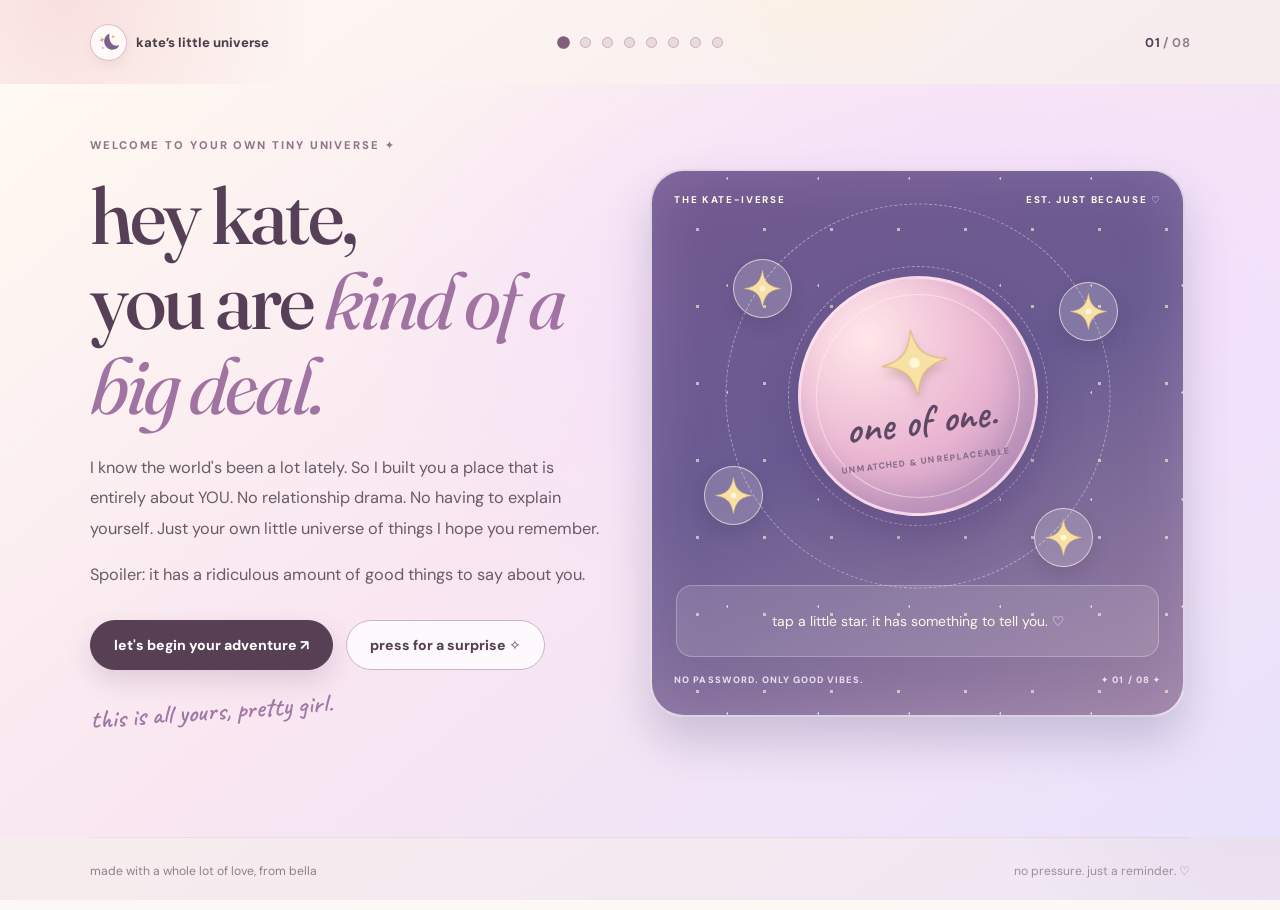
==== commit 5b0d423a: "Give Kate's universe its own custom crescent moon insignia" ====
--- a/index.html
+++ b/index.html
@@ -16,7 +16,7 @@
 <body data-page="index">
 <div class="backdrop" aria-hidden="true"><span class="ambient ambient-a"></span><span class="ambient ambient-b"></span><span class="ambient ambient-c"></span></div>
 <header class="site-header shell">
-<a href="./index.html" data-page-link class="brand" aria-label="Back to the beginning"><span class="brand-bloom"><svg viewBox="0 0 32 32" focusable="false" aria-hidden="true"><g fill="none" stroke="currentColor" stroke-linecap="round" stroke-width="1.8"><path d="M16 2v7M16 23v7M2 16h7M23 16h7M6 6l5 5m10 10 5 5M26 6l-5 5M11 21l-5 5"/></g><circle cx="16" cy="16" r="4" fill="currentColor"/></svg></span><span>kate’s little universe</span></a>
+<a href="./index.html" data-page-link class="brand" aria-label="Back to the beginning"><span class="brand-bloom"><svg viewBox="0 0 40 40" focusable="false" aria-hidden="true" xmlns="http://www.w3.org/2000/svg"><path d="M25 5C13 7 9 21 17 30c6 6 17 5 20-1-11 1-17-9-12-24Z" fill="#7b608e"/><path d="m10 8 1.3 3.4L15 13l-3.7 1.6L10 18l-1.3-3.4L5 13l3.7-1.6Z" fill="#dba886"/><circle cx="30" cy="12" r="2.4" fill="#e8ba85"/><circle cx="8" cy="27" r="1.5" fill="#bb91b9"/></svg></span><span>kate’s little universe</span></a>
 <nav class="progress-dots" aria-label="Explore eight chapters"><a href="./index.html" data-page-link class="here" aria-current="page" aria-label="Chapter 1: open the universe" title="open the universe"></a><a href="./letter.html" data-page-link  aria-label="Chapter 2: letter from bella" title="letter from bella"></a><a href="./mirror.html" data-page-link  aria-label="Chapter 3: what bella sees" title="what bella sees"></a><a href="./pocket.html" data-page-link  aria-label="Chapter 4: the appreciation station" title="the appreciation station"></a><a href="./love.html" data-page-link  aria-label="Chapter 5: what love should feel like" title="what love should feel like"></a><a href="./garden.html" data-page-link  aria-label="Chapter 6: grow your garden" title="grow your garden"></a><a href="./future.html" data-page-link  aria-label="Chapter 7: future postcards" title="future postcards"></a><a href="./choose.html" data-page-link  aria-label="Chapter 8: choose your next chapter" title="choose your next chapter"></a></nav>
 <div class="page-fraction"><strong>01</strong> / 08</div>
 </header>
--- a/style.css
+++ b/style.css
@@ -298,3 +298,274 @@
 @media(prefers-reduced-motion:reduce){
  *,*:before,*:after{scroll-behavior:auto!important;animation-duration:.01ms!important;animation-iteration-count:1!important;transition-duration:.01ms!important}
 }
+
+
+/* ================================================================
+   KATE'S LITTLE UNIVERSE
+   Original illustrated micro-worlds, rather than a traditional
+   long scrapbook landing page. Each chapter has its own mechanics.
+   ================================================================ */
+.stage-universe{background:radial-gradient(ellipse at 75% 30%,#f3deff 0,transparent 46%),linear-gradient(140deg,#fffaf1 0%,#f9e6f1 46%,#e9e2fc 100%)}
+.universe-layout{display:grid;grid-template-columns:minmax(0,.98fr) minmax(0,1.02fr);align-items:center;gap:42px;min-height:610px}
+.universe-copy{min-width:0}
+.universe-copy h1{font-size:clamp(3.5rem,6.2vw,6.25rem);line-height:1.07;color:#574057}
+.universe-copy h1 em{font-style:italic;color:#a073a2}
+.universe-copy .lead{max-width:530px;margin:0 0 15px}
+.universe-hand{font-size:1.65rem;color:#a178a5;transform:rotate(-4deg);display:inline-block;margin:18px 0}
+.stararium{position:relative;min-width:0;width:100%;max-width:535px;min-height:548px;border-radius:34px;padding:22px;border:2px solid #ffffffbd;background:linear-gradient(157deg,#72598f 0%,#695b91 45%,#9c82a3 100%);box-shadow:0 25px 45px #5143753c,inset 0 0 60px #e3b9f234;overflow:hidden;color:#fffbe9;isolation:isolate}
+.stararium:before{content:"";position:absolute;inset:0;background-image:radial-gradient(#fff8d8 1.4px,transparent 1.5px),radial-gradient(#fff 1px,transparent 1px);background-size:67px 77px,91px 107px;background-position:12px 20px,30px 61px;opacity:.6;pointer-events:none}
+.stararium-top,.stararium-foot{position:relative;z-index:5;display:flex;justify-content:space-between;align-items:center;gap:10px;font-size:.61rem;letter-spacing:.17em;font-weight:800}
+.stararium-foot{color:#eaddef;letter-spacing:.11em}
+.star-field{position:relative;width:100%;min-height:379px;display:grid;place-items:center}
+.orbit{position:absolute;left:50%;top:50%;border:1px dashed #eddffc80;transform:translate(-50%,-50%) rotate(-16deg);border-radius:50%;pointer-events:none}
+.orbit-inner{width:min(64%,260px);aspect-ratio:1}
+.orbit-outer{width:min(94%,385px);aspect-ratio:1}
+.planet{position:relative;z-index:2;width:min(59%,240px);aspect-ratio:1;border-radius:50%;background:radial-gradient(circle at 31% 22%,#ffe7e9,#eab5d1 51%,#bd95c2 100%);border:3px solid #ffe5f5bb;box-shadow:inset -13px -23px 30px #74598d45,0 20px 40px #4a326f5c;display:flex;flex-direction:column;justify-content:center;align-items:center;padding:20px;transform:rotate(-7deg);text-align:center;overflow:hidden}
+.planet-glow{position:absolute;inset:15px;border-radius:50%;border:1px solid #fff8ed80}
+.planet-star{height:75px;width:75px;display:block;filter:drop-shadow(0 6px 5px #a16c7860)}
+.planet-star svg{width:100%;height:100%}
+.planet .hand{position:relative;font-size:2.65rem;color:#5d4865;line-height:1}
+.planet small{position:relative;margin-top:12px;font-size:.55rem;letter-spacing:.14em;color:#846b87;font-weight:800}
+.tap-star{position:absolute;z-index:4;display:grid;place-items:center;width:59px;height:59px;padding:6px;border:1px solid #ffefe9ad;border-radius:50%;background:#ffffff2d;box-shadow:0 8px 18px #32244424;transition:transform .22s,background .22s;touch-action:manipulation}
+.tap-star svg{width:41px;height:41px}
+.tap-star:hover,.tap-star:focus-visible{background:#ffffff6e;transform:scale(1.13)}
+.tap-star[aria-pressed=true]{background:#f8e2f3b5;box-shadow:0 0 0 6px #fff7eb20,0 8px 18px #32244424}
+.star-a{left:12%;top:14%}.star-b{right:9%;top:20%}.star-c{left:6%;bottom:16%}.star-d{right:14%;bottom:5%}
+.star-prompt{position:relative;z-index:3;text-align:center;display:grid;place-items:center;min-height:72px;padding:13px 18px;margin:0 2px 17px;background:#ffffff1d;border:1px solid #ffffff40;border-radius:16px;color:#fff8e9;font-size:.87rem;line-height:1.55}
+.stararium-foot{font-size:.58rem}
+ /* Different chapter: pocket arcade dispenser */
+.stage-pocket{background:linear-gradient(142deg,#fef4da,#ffebdd 49%,#fbe1eb)}
+.pocket-layout{display:grid;grid-template-columns:minmax(0,.76fr) minmax(0,1.24fr);align-items:center;column-gap:56px;row-gap:23px}
+.pocket-intro h1{font-size:clamp(3.4rem,5vw,5.4rem)}
+.pocket-guide{margin-top:30px;display:grid;grid-template-columns:38px 1fr;align-items:center;gap:13px 15px;max-width:410px;color:#836879;font-size:.9rem;line-height:1.6}
+.guide-number{display:grid;place-items:center;width:38px;height:38px;background:#fff7e7;border:1px solid #e5c6b8;border-radius:50%;color:#b58e87;font-family:'Fraunces',Georgia,serif;font-size:1.04rem}
+.pocket-sidenote{font-size:1.65rem;display:inline-block;margin-top:24px;color:#b3829c;transform:rotate(-5deg)}
+.dispenser-zone{position:relative;min-width:0}
+.dispenser{position:relative;z-index:2;padding:22px 25px 26px;border:4px solid #bd8c9b;border-radius:34px;background:linear-gradient(142deg,#efbac8,#e8a9c4 60%,#e3a7c1);box-shadow:inset -8px -9px 0 #ad748a2b,inset 4px 4px 0 #fff8ee88,12px 23px 0 #d4a0b04a,0 27px 42px #9d698b40}
+.machine-header{display:flex;align-items:center;justify-content:space-between;gap:8px;color:#75546e;font-size:.63rem;letter-spacing:.15em;font-weight:800}
+.machine-mascot{display:grid;place-items:center;width:40px;height:40px;flex:0 0 40px;border-radius:50%;background:#fff6dc;border:2px solid #cb9caa;font-size:1.9rem;color:#ab718b}
+.machine-id{font-size:.55rem;letter-spacing:.05em;color:#9a6981}
+.machine-marquee{font-family:'Caveat',cursive;font-weight:600;font-size:2.15rem;color:#74516b;text-align:center;margin:17px 0 15px;line-height:1.1}
+.channel-controls{display:flex;flex-wrap:wrap;gap:8px;justify-content:center;margin-bottom:16px}
+.channel-btn{border:1px solid #bf95a4;background:#f9e2e2;color:#7d5b70;padding:10px 11px;border-radius:100px;font-size:.76rem;font-weight:800;transition:transform .2s,background .2s}
+.channel-btn:hover{transform:translateY(-2px)}
+.channel-btn.active{color:#fff;background:#775574;border-color:#775574}
+.machine-window{border-radius:19px;border:3px solid #ba8a9c;background:#fff8e9;box-shadow:inset 0 4px 18px #b38c9b1b;overflow:hidden;padding:15px}
+.ticker{display:block;border-radius:7px;background:#f2d6ca;color:#8c6d7e;font-size:.62rem;letter-spacing:.19em;font-weight:800;padding:9px;text-align:center}
+.message-slip{position:relative;background:repeating-linear-gradient(#fffef5,#fffef5 31px,#f2e9de 32px);border:1px solid #e5d9cb;box-shadow:0 11px 20px #92778318;margin:14px 0;padding:28px 25px 21px;text-align:center;min-height:248px;display:flex;flex-direction:column;align-items:center;justify-content:center;gap:12px;transform:rotate(-1.3deg)}
+.message-slip:before{content:"";position:absolute;top:-10px;width:78px;height:21px;background:#e7dab5bd;transform:rotate(3deg)}
+.message-slip.printing{animation:print-in .36s cubic-bezier(.2,.8,.2,1)}
+@keyframes print-in{0%{opacity:.35;transform:translateY(15px) rotate(1deg)}100%{opacity:1;transform:translateY(0) rotate(-1.3deg)}}
+.slip-top,.slip-bottom{font-size:.61rem;font-weight:800;color:#ae8c8b;letter-spacing:.13em}
+#slip-message{font-family:'Fraunces',Georgia,serif;font-size:clamp(1.35rem,2.4vw,1.77rem);line-height:1.36;color:#675267;margin:10px 0}
+.machine-meter{display:flex;justify-content:space-between;gap:10px;align-items:center;color:#8e7781;font-size:.74rem;font-weight:800}
+.machine-action{display:flex;flex-wrap:wrap;gap:8px;justify-content:center;align-items:center;margin-top:18px}
+.dispense-btn{background:#76526f;border:1px solid #76526f;border-radius:14px;padding:13px 16px;min-height:46px;color:#fff;font-size:.82rem;font-weight:800;box-shadow:0 6px 0 #60425a;transition:transform .2s,box-shadow .2s}
+.dispense-btn:hover{transform:translateY(-2px);box-shadow:0 8px 0 #60425a}
+.dispense-btn:active{transform:translateY(3px);box-shadow:0 2px 0 #60425a}
+.mini-machine-btn,.save-slip{min-height:46px;padding:11px 13px;border-radius:13px;background:#fff6e9;border:1px solid #caa3ab;color:#75546b;font-size:.8rem;font-weight:800}
+.mini-machine-btn:hover,.save-slip:hover{background:white;transform:translateY(-2px)}
+.save-slip[aria-pressed=true]{background:#fff1cb;border-color:#cdb681}
+.pocket-saved{position:relative;z-index:1;margin:30px 0 0;display:flex;justify-content:space-between;align-items:center;gap:13px;border:1px dashed #caa5af;background:#fffaf6d9;border-radius:15px;padding:18px 20px}
+.pocket-saved>div{display:flex;flex-direction:column;gap:4px}
+.pocket-saved .hand{font-size:1.6rem;color:#956a8d}
+.saved-total{font-size:.78rem;color:#9c8392;font-weight:700}
+.pocket-open-btn,.mini-text-btn{border:0;border-bottom:1px solid #ae8399;background:none;color:#855c78;font-size:.81rem;font-weight:800;padding:7px 4px;text-align:left}
+.saved-panel{position:relative;background:#fffdfa;border:1px solid #e1c5ce;border-radius:12px;margin-top:11px;padding:17px 18px;box-shadow:0 12px 29px #8b6a7315}
+.saved-empty{font-size:.88rem;color:#8e7a86;margin:0 0 10px}
+.saved-list{padding-left:21px;margin:3px 0 11px;display:grid;gap:11px;font-size:.85rem;color:#795e73;line-height:1.7}
+.machine-spark{position:absolute;color:#d399af;font-size:3.5rem;font-family:Georgia,serif;pointer-events:none}
+.machine-spark-a{right:-33px;top:-50px}.machine-spark-b{left:-27px;bottom:54px}
+/* Garden: every pot is a reachable, labeled button. */
+.stage-garden{background:linear-gradient(145deg,#f3f8ed 0%,#e5efe2 48%,#fbebdc 100%)}
+.garden-layout{width:min(1030px,calc(100% - 48px))}
+.garden-head{text-align:center;max-width:720px;margin:0 auto 27px}
+.garden-head h1{font-size:clamp(3.3rem,5.3vw,5.25rem)}
+.garden-head .lead{margin-inline:auto}
+.garden-scene{position:relative;isolation:isolate;border:2px solid #d0dac7;border-radius:32px;min-height:385px;overflow:hidden;box-shadow:0 20px 30px #6a93602b;background:linear-gradient(#f5f7d7 0%,#e6f1e1 63%,#dbeacb 64%,#acc19d 100%)}
+.garden-scene:before{content:"";position:absolute;inset:0;background-image:radial-gradient(#fafcee 1.4px,transparent 2px);background-size:36px 42px;opacity:.43;pointer-events:none}
+.garden-sun{position:absolute;right:10%;top:14%;width:105px;height:105px;background:radial-gradient(circle,#ffefb5 36%,#ffefb552 65%,transparent 72%);border-radius:50%;filter:drop-shadow(0 0 18px #ffedbc)}
+.garden-cloud{position:absolute;width:145px;height:42px;border-radius:100px;background:#ffffff8c;top:18%;filter:blur(1px)}
+.garden-cloud:before,.garden-cloud:after{content:"";position:absolute;border-radius:50%;background:#ffffffa8}
+.garden-cloud:before{width:65px;height:65px;bottom:5px;left:21px}.garden-cloud:after{width:52px;height:52px;bottom:2px;left:68px}
+.cloud-left{left:7%;transform:scale(.8)}.cloud-right{right:23%;top:30%;transform:scale(.56)}
+.garden-arch{position:absolute;z-index:2;left:50%;top:25px;transform:translateX(-50%);width:max-content;max-width:82%;display:flex;flex-direction:column;text-align:center;align-items:center;border:1px solid #b0c7a8;background:#fffdf0dd;padding:12px 28px;border-radius:17px 17px 6px 6px;box-shadow:0 7px 16px #628e6326;color:#6f9776}
+.garden-arch .hand{font-size:1.95rem;line-height:1}
+.garden-arch span:last-child{font-size:.55rem;font-weight:800;letter-spacing:.14em;margin-top:8px}
+.garden-ground{position:absolute;z-index:3;left:3%;right:3%;bottom:14px;display:grid;grid-template-columns:repeat(6,minmax(0,1fr));gap:6px;align-items:end}
+.seed-slot{position:relative;min-width:0;height:195px;border:0;background:transparent;padding:0;display:flex;flex-direction:column;align-items:center;justify-content:end;outline-offset:0;touch-action:manipulation}
+.seed-slot:hover .garden-pot{transform:translateY(-4px)}
+.garden-pot{display:grid;place-items:center;width:min(95%,105px);height:69px;z-index:2;background:linear-gradient(145deg,#d69b83,#b97a67);clip-path:polygon(3% 0,97% 0,83% 100%,17% 100%);box-shadow:inset -8px -1px 0 #824a4922;font-family:'Caveat',cursive;font-size:1.6rem;font-weight:700;color:#fff9ec;transition:transform .2s;filter:drop-shadow(0 5px 3px #5c55462c)}
+.seed-slot:focus-visible .garden-pot{outline:3px solid #886583;outline-offset:4px}
+.garden-plant{position:relative;display:block;width:100%;height:123px;transform-origin:bottom center;transform:scale(.05);opacity:.08;transition:transform .62s cubic-bezier(.18,.75,.24,1.2),opacity .3s}
+.seed-slot[aria-pressed=true] .garden-plant{transform:scale(1);opacity:1}
+.garden-plant .stem{position:absolute;bottom:-3px;left:50%;height:78px;width:6px;background:#658e6c;border-radius:12px;transform:translateX(-50%)}
+.leaf{position:absolute;bottom:19px;width:29px;height:17px;background:#8eb28a}
+.left-leaf{left:calc(50% - 29px);border-radius:95% 0 95% 0;transform:rotate(31deg)}
+.right-leaf{right:calc(50% - 29px);bottom:42px;border-radius:0 95% 0 95%;transform:rotate(-31deg)}
+.petal-head{position:absolute;left:50%;bottom:61px;width:78px;height:67px;transform:translateX(-50%);filter:drop-shadow(0 4px 2px #66885918)}
+.petal-head:before{content:"";position:absolute;inset:0;background:var(--bloom,#f1bbc6);clip-path:polygon(50% 0%,64% 23%,87% 8%,80% 36%,100% 49%,78% 64%,90% 90%,60% 79%,50% 100%,38% 79%,10% 90%,23% 62%,0% 49%,23% 37%,13% 8%,37% 23%);border-radius:50%}
+.petal-head:after{content:"";position:absolute;left:50%;top:50%;width:25px;height:25px;border:4px solid #bb9452;background:#f3d78b;transform:translate(-50%,-50%);border-radius:50%}
+.head-rose{--bloom:#f5bccb}.head-butter{--bloom:#f1da8e}.head-lilac{--bloom:#d0bee7}.head-peach{--bloom:#edb9a4}.head-mint{--bloom:#aad6ba}.head-pink{--bloom:#f1a6ba}
+.garden-fence{position:absolute;left:0;right:0;bottom:0;height:32px;background:linear-gradient(#d0af91,#ad856e);box-shadow:0 -3px 13px #765f4c30}
+.garden-panel{display:flex;gap:15px;align-items:center;margin-top:19px;padding:17px 19px;border-radius:16px;border:1px solid #c9d9bd;background:#fffef2c9;box-shadow:0 8px 25px #7a9f7c12}
+.garden-progress{flex:0 0 auto;display:flex;flex-direction:column;align-items:start;font-size:.8rem;color:#788b74}
+.garden-progress strong{color:#688a69;font-size:1.28rem}
+.garden-progress .hand{font-size:1.26rem;color:#819f7f}
+.garden-advice{flex:1;min-width:0;border-left:1px dashed #b7cdb0;padding-left:18px}
+.garden-advice-tag{font-size:.67rem;font-weight:800;letter-spacing:.12em;color:#829d81;text-transform:uppercase}
+.garden-advice p{margin:6px 0 0;font-size:.86rem;line-height:1.6;color:#69806a}
+.garden-panel .btn{flex:0 0 auto;padding:12px 16px;font-size:.78rem}
+.garden-finish{text-align:center;font-size:1.8rem;color:#7d9a78;margin:19px 0 0}
+/* Future: individual postcards flip and slide, with a warm art-deco paper desk. */
+.stage-future{background:linear-gradient(145deg,#fff9ea,#ffe7df 51%,#eadff2)}
+.future-layout{display:grid;grid-template-columns:minmax(0,.82fr) minmax(0,1.18fr);column-gap:65px;align-items:center}
+.future-heading{min-width:0}
+.future-heading h1{font-size:clamp(3.3rem,5.2vw,5.65rem)}
+.future-hand{font-size:1.6rem;color:#b185a1;display:inline-block;margin:20px 0 0;transform:rotate(-4deg)}
+.postcard-station{position:relative;min-width:0;padding:28px 16px 22px;border:1px dashed #d4b8b0;border-radius:24px;background:radial-gradient(circle at 0 0,#ffffff7d,transparent 44%),#ffffff4d}
+.postcard-shadow{position:absolute;left:10%;right:10%;top:40px;height:320px;background:#d4b2b7;transform:rotate(8deg);box-shadow:8px 13px 30px #80687928;border:1px solid #cfb7af}
+.future-card{display:block;position:relative;border:0;background:transparent;width:min(96%,460px);min-height:360px;aspect-ratio:1.15/1;margin:0 auto;padding:0;perspective:1300px;cursor:pointer;transform:rotate(-3deg);transition:transform .24s}
+.future-card:hover{transform:translateY(-3px) rotate(-2deg)}
+.future-card-inner{display:block;position:absolute;inset:0;transform-style:preserve-3d;transition:transform .65s cubic-bezier(.2,.75,.2,1)}
+.future-card.flipped .future-card-inner{transform:rotateY(180deg)}
+.postcard-front,.postcard-back{position:absolute;inset:0;display:flex;flex-direction:column;padding:22px;background:#fffdf6;border:1px solid #ddcabe;box-shadow:0 19px 36px #735b6026;backface-visibility:hidden;-webkit-backface-visibility:hidden;overflow:hidden}
+.postcard-back{transform:rotateY(180deg);background:repeating-linear-gradient(#fffdf8,#fffdf8 34px,#eadfd8 35px)}
+.postcard-top{display:flex;align-items:start;justify-content:space-between;gap:9px;font-size:.59rem;color:#9a827c;font-weight:800;letter-spacing:.12em}
+.postage-mark{width:66px;height:66px;display:flex;flex-direction:column;align-items:center;justify-content:center;border:2px dashed #c7a0b3;background:#fae2e4;color:#a6728d;font-size:1.3rem;line-height:1}
+.postage-mark small{font-size:.42rem;line-height:1.3;margin-top:4px}
+.postcard-art{position:relative;flex:1;min-height:163px;overflow:hidden;margin:12px 0;background:linear-gradient(#f8dfb6 0%,#faedc9 57%,#cbddd1 100%);border:8px solid #fff6e8;box-shadow:inset 0 0 0 1px #e8d0bb}
+.art-sun{position:absolute;left:49%;top:13%;width:55px;height:55px;border-radius:50%;background:#f3ba94;box-shadow:0 0 20px #f3d39e}
+.art-hill{position:absolute;left:-9%;width:120%;height:83%;border-radius:50% 50% 0 0}
+.hill-back{bottom:-61%;background:#b5c8ab;transform:rotate(-8deg)}
+.hill-front{bottom:-72%;background:#7fa48e;transform:rotate(8deg)}
+.art-house{position:absolute;bottom:17%;left:49%;width:57px;height:55px;background:#f0d0bf;border:2px solid #c5a393;border-radius:3px}
+.house-roof{position:absolute;left:-8px;right:-8px;top:-31px;height:33px;background:#c28e88;clip-path:polygon(50% 0,100% 100%,0 100%)}
+.house-door{position:absolute;bottom:0;left:20px;height:29px;width:17px;border-radius:9px 9px 0 0;background:#ad7d73}
+.art-tulip{position:absolute;bottom:13%;width:4px;height:22px;background:#779a7b;border-radius:6px}
+.art-tulip:before{content:"";position:absolute;top:-15px;left:-8px;width:20px;height:19px;border-radius:52% 52% 40% 40%;background:#dd9caf}
+.tulip-a{left:15%}.tulip-b{left:22%;bottom:16%;transform:scale(.78)}.tulip-c{right:11%;bottom:15%}
+.postcard-title{font-family:'Caveat',cursive;font-size:2rem;color:#9a747d;text-align:center;line-height:1.08}
+.postcard-flip{font-size:.65rem;letter-spacing:.12em;color:#a4938c;font-weight:800;text-align:center;margin-top:9px}
+.back-heading{font-family:'Caveat',cursive;font-size:2rem;color:#aa829a;text-align:center;padding-top:9px}
+.postcard-message{font-family:'Fraunces',Georgia,serif;line-height:1.6;font-size:clamp(.98rem,2vw,1.23rem);color:#705b69;margin:auto 0;max-height:100%;overflow:auto;text-align:center;padding:10px 6px}
+.postcard-sign{font-family:'Caveat',cursive;font-size:1.6rem;text-align:right;color:#ac86a2}
+.postcard-controls{position:relative;display:flex;align-items:center;justify-content:space-between;gap:16px;margin:21px auto 0;max-width:450px}
+.postcard-nav{display:grid;place-items:center;width:47px;height:47px;border-radius:50%;border:1px solid #d6b9b9;background:#fffbef;color:#886678;font-size:1.4rem;font-weight:700;transition:transform .2s}
+.postcard-nav:hover{transform:scale(1.1);background:white}
+.postcard-pagination{display:grid;justify-items:center;gap:10px;font-size:.75rem;font-weight:800;color:#9a758e}
+.future-dots{display:flex;gap:7px}
+.future-dot{width:12px;height:12px;border-radius:50%;border:1px solid #bda2ad;background:#e2cbd0;padding:0}
+.future-dot[aria-pressed=true]{background:#92657e;transform:scale(1.16)}
+.future-tail{grid-column:1/-1;margin-top:34px;text-align:center}
+.future-tail p{font-family:'Fraunces',Georgia,serif;font-size:1.22rem;line-height:1.65;color:#846c7d;max-width:810px;margin:0 auto;font-weight:400}
+.future-tail strong{color:#70556b;font-weight:600}
+.future-layout>.step-nav{grid-column:1/-1}
+/* Eight stops: navigation wraps below the title on smaller screens. */
+.progress-dots a{touch-action:manipulation}
+@media(max-width:1100px){
+ .universe-layout{gap:21px}
+ .universe-copy h1{font-size:clamp(3rem,5.5vw,5.5rem)}
+ .pocket-layout,.future-layout{column-gap:31px}
+}
+@media(max-width:760px){
+ .site-header{display:grid;grid-template-columns:1fr;justify-items:center;align-content:center;gap:10px;padding-top:13px;padding-bottom:13px;min-height:99px}
+ .brand{justify-self:center;font-size:.8rem}
+ .progress-dots{grid-row:2;gap:12px}
+ .progress-dots a{width:12px;height:12px}
+ .page-fraction{display:none}
+ .stage{min-height:calc(100svh - 173px)}
+ .universe-layout,.pocket-layout,.future-layout{grid-template-columns:minmax(0,1fr);row-gap:23px}
+ .universe-copy{text-align:center}
+ .universe-copy h1{font-size:clamp(3rem,9.2vw,4.6rem)}
+ .universe-copy .lead{margin:0 auto 10px}
+ .universe-copy .cta-row{justify-content:center}
+ .stararium{max-width:520px;min-height:460px;padding:17px;margin:auto}
+ .star-field{min-height:305px}
+ .planet{width:min(55%,210px)}
+ .tap-star{width:51px;height:51px}
+ .tap-star svg{width:34px;height:34px}
+ .star-prompt{min-height:68px}
+ .pocket-layout{row-gap:24px}
+ .pocket-intro{text-align:center}
+ .pocket-intro h1{font-size:clamp(3rem,9vw,4.7rem)}
+ .pocket-intro .lead{margin-inline:auto}
+ .pocket-guide{text-align:left;margin-inline:auto;max-width:430px}
+ .dispenser-zone{width:min(100%,510px);margin:auto}
+ .garden-layout{width:min(600px,calc(100% - 34px))}
+ .garden-head h1{font-size:clamp(2.9rem,9vw,4.6rem)}
+ .garden-scene{min-height:470px}
+ .garden-ground{grid-template-columns:repeat(3,minmax(0,1fr));left:4%;right:4%;gap:6px;bottom:12px}
+ .seed-slot{height:150px}
+ .garden-plant{height:86px}
+ .garden-plant .stem{height:65px}
+ .petal-head{bottom:48px;width:64px;height:56px}
+ .petal-head:after{width:21px;height:21px}
+ .garden-pot{height:60px;width:min(89%,115px)}
+ .garden-arch{top:17px}
+ .garden-progress .hand{max-width:150px;line-height:1.1}
+ .garden-panel{flex-wrap:wrap}
+ .garden-advice{flex:1 1 190px}
+ .future-heading{text-align:center}
+ .future-heading h1{font-size:clamp(2.85rem,9vw,4.4rem)}
+ .future-heading .lead{margin-inline:auto}
+ .future-hand{margin-top:8px}
+ .postcard-station{width:min(100%,560px);margin-inline:auto}
+ .postcard-shadow{height:280px}
+ .future-card{min-height:350px}
+ .future-tail{margin-top:5px}
+ .future-tail p{font-size:1rem}
+}
+@media(max-width:420px){
+ .site-header{gap:7px}
+ .progress-dots{gap:10px}
+ .progress-dots a{width:11px;height:11px}
+ .universe-copy h1{font-size:clamp(2.85rem,10.2vw,3.7rem)}
+ .stararium{min-height:400px;padding:13px;border-radius:25px}
+ .star-field{min-height:273px}
+ .planet{width:min(57%,170px);padding:10px}
+ .planet-star{height:54px;width:54px}
+ .planet .hand{font-size:2rem}
+ .planet small{font-size:.44rem}
+ .tap-star{height:44px;width:44px}
+ .star-prompt{font-size:.78rem;padding:10px}
+ .stararium-top,.stararium-foot{font-size:.51rem}
+ .pocket-intro h1{font-size:clamp(2.78rem,10vw,3.6rem)}
+ .dispenser{padding:16px 13px 19px;border-radius:25px}
+ .machine-header{font-size:.54rem}
+ .machine-mascot{width:31px;height:31px;flex-basis:31px;font-size:1.4rem}
+ .machine-id{font-size:.43rem}
+ .machine-marquee{font-size:1.9rem}
+ .channel-btn{padding:10px 9px;font-size:.69rem}
+ .machine-window{padding:10px}
+ .message-slip{padding:25px 17px;min-height:228px}
+ #slip-message{font-size:1.35rem}
+ .dispense-btn{font-size:.74rem;padding:12px}
+ .mini-machine-btn,.save-slip{padding:10px;font-size:.72rem}
+ .machine-spark{display:none}
+ .pocket-saved{padding:15px}
+ .garden-scene{min-height:436px}
+ .seed-slot{height:145px}
+ .garden-pot{height:51px;font-size:1.35rem}
+ .petal-head{bottom:41px}
+ .garden-arch{padding:11px 20px}
+ .garden-arch .hand{font-size:1.55rem}
+ .garden-arch span:last-child{font-size:.45rem}
+ .garden-panel{padding:14px;gap:12px}
+ .garden-advice{border-left:0;border-top:1px dashed #b7cdb0;padding:10px 0 0;order:3;flex:1 1 100%}
+ .garden-panel .btn{margin-left:auto}
+ .postcard-station{padding:20px 9px}
+ .future-card{min-height:319px;width:98%}
+ .postcard-front,.postcard-back{padding:14px}
+ .postage-mark{width:52px;height:52px;flex:0 0 52px}
+ .postcard-top{font-size:.5rem}
+ .postcard-art{min-height:130px}
+ .postcard-title{font-size:1.73rem}
+ .postcard-message{font-size:.96rem;line-height:1.52}
+ .back-heading{font-size:1.6rem}
+}
+@media(prefers-reduced-motion:reduce){
+ .message-slip.printing{animation:none}
+ .garden-plant{transition:none}
+ .future-card-inner{transition:none}
+}
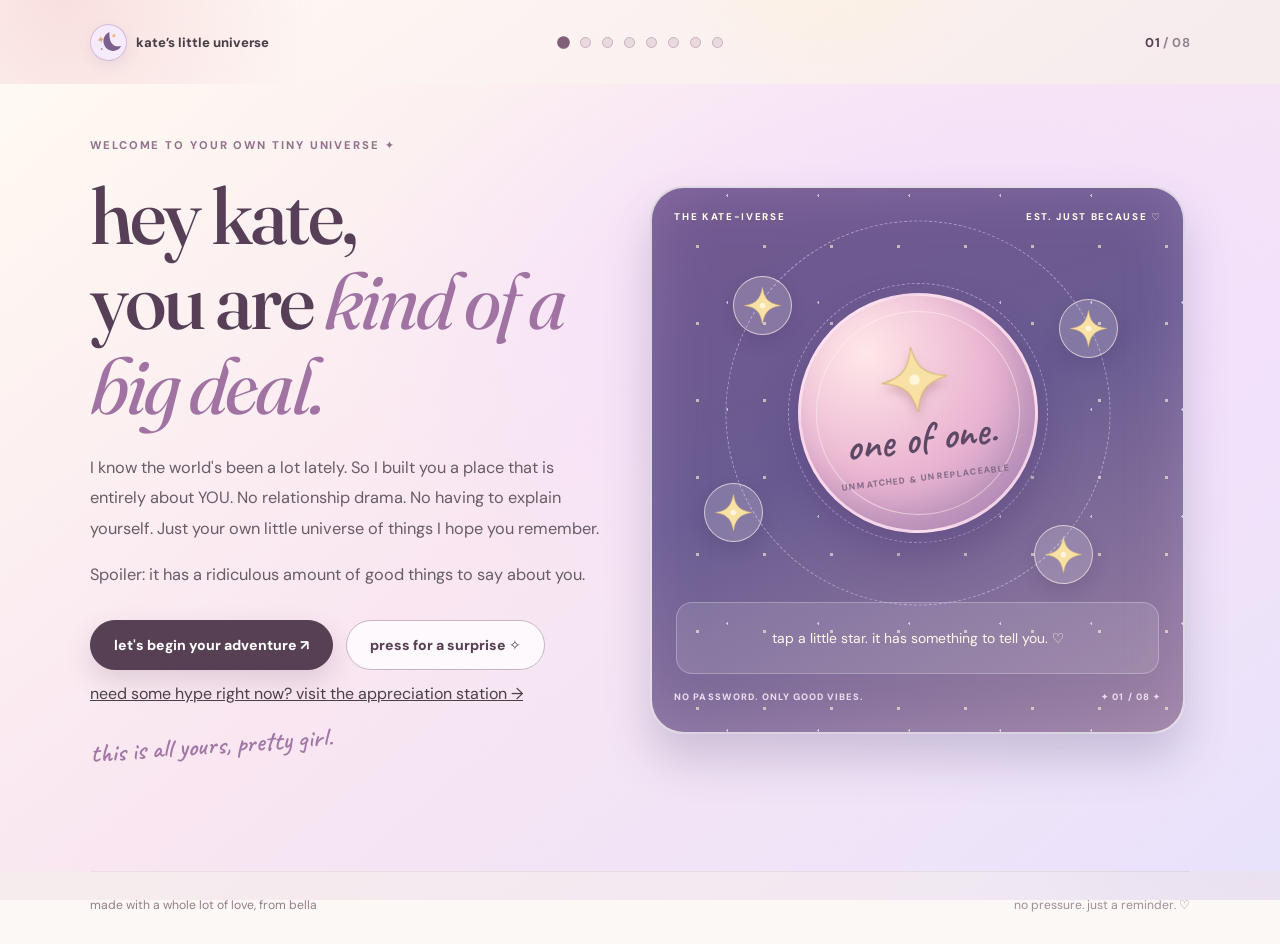
==== commit e2b52ca6: "Add quick access to Kate's encouragement dispenser" ====
--- a/index.html
+++ b/index.html
@@ -28,7 +28,7 @@
     <h1>hey kate,<br>you are <em>kind of a big deal.</em></h1>
     <p class="lead">I know the world's been a lot lately. So I built you a place that is entirely about YOU. No relationship drama. No having to explain yourself. Just your own little universe of things I hope you remember.</p>
     <p class="lead">Spoiler: it has a ridiculous amount of good things to say about you.</p>
-    <div class="cta-row"><a href="./letter.html" class="btn btn-primary" data-page-link>let's begin your adventure ↗</a><button type="button" class="btn btn-soft" id="star-surprise">press for a surprise ✧</button></div>
+    <div class="cta-row"><a href="./letter.html" class="btn btn-primary" data-page-link>let's begin your adventure ↗</a><button type="button" class="btn btn-soft" id="star-surprise">press for a surprise ✧</button><a href="./pocket.html" class="universe-shortcut" data-page-link>need some hype right now? visit the appreciation station →</a></div>
     <p class="hand universe-hand">this is all yours, pretty girl.</p>
   </div>
   <div class="stararium" aria-label="Kate's tiny interactive star universe">
--- a/style.css
+++ b/style.css
@@ -569,3 +569,8 @@
  .garden-plant{transition:none}
  .future-card-inner{transition:none}
 }
+
+/* Little universe branding for the new moon-and-stars identity. */
+.brand-bloom{background:#f6ebfb;border-color:#d4bbdb;box-shadow:0 5px 13px #836c9d20}
+.brand-bloom svg{width:27px;height:27px}
+@media(max-width:420px){.brand-bloom svg{width:23px;height:23px}}
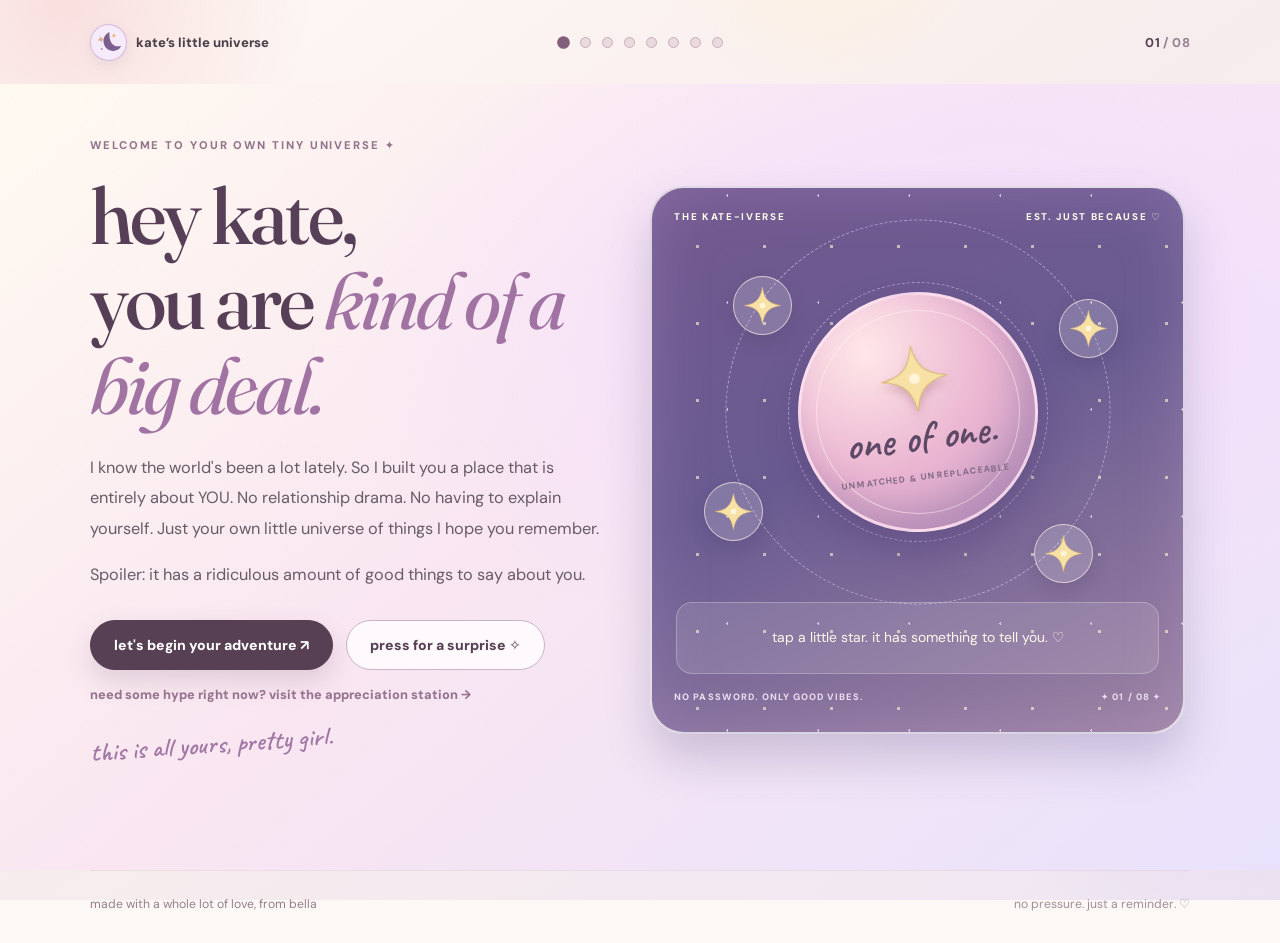
==== commit f907c366: "Bust mobile cache for Kate's new eight-chapter universe" ====
--- a/index.html
+++ b/index.html
@@ -9,9 +9,9 @@
 <meta property="og:title" content="A little something for Kate">
 <meta property="og:description" content="Someone who cares about you has a few things she wants you to know.">
 <title>Kate's little universe · for kate</title>
-<link rel="icon" href="./favicon.svg" type="image/svg+xml">
-<link rel="stylesheet" href="./style.css?v=3">
-<script src="./site.js?v=3" defer></script>
+<link rel="icon" href="./favicon.svg?v=4" type="image/svg+xml">
+<link rel="stylesheet" href="./style.css?v=4">
+<script src="./site.js?v=4" defer></script>
 </head>
 <body data-page="index">
 <div class="backdrop" aria-hidden="true"><span class="ambient ambient-a"></span><span class="ambient ambient-b"></span><span class="ambient ambient-c"></span></div>
--- a/style.css
+++ b/style.css
@@ -574,3 +574,9 @@
 .brand-bloom{background:#f6ebfb;border-color:#d4bbdb;box-shadow:0 5px 13px #836c9d20}
 .brand-bloom svg{width:27px;height:27px}
 @media(max-width:420px){.brand-bloom svg{width:23px;height:23px}}
+
+.universe-shortcut{display:inline-flex;align-items:center;flex-basis:100%;margin-top:3px;color:#95728e;font-size:.8rem;font-weight:800;text-decoration:none;text-underline-offset:3px}
+.universe-shortcut:hover{text-decoration:underline}
+.return-to-pocket{grid-column:1/-1;text-align:center}
+.return-to-pocket .btn{max-width:100%;white-space:normal}
+@media(max-width:760px){.universe-shortcut{justify-content:center}}
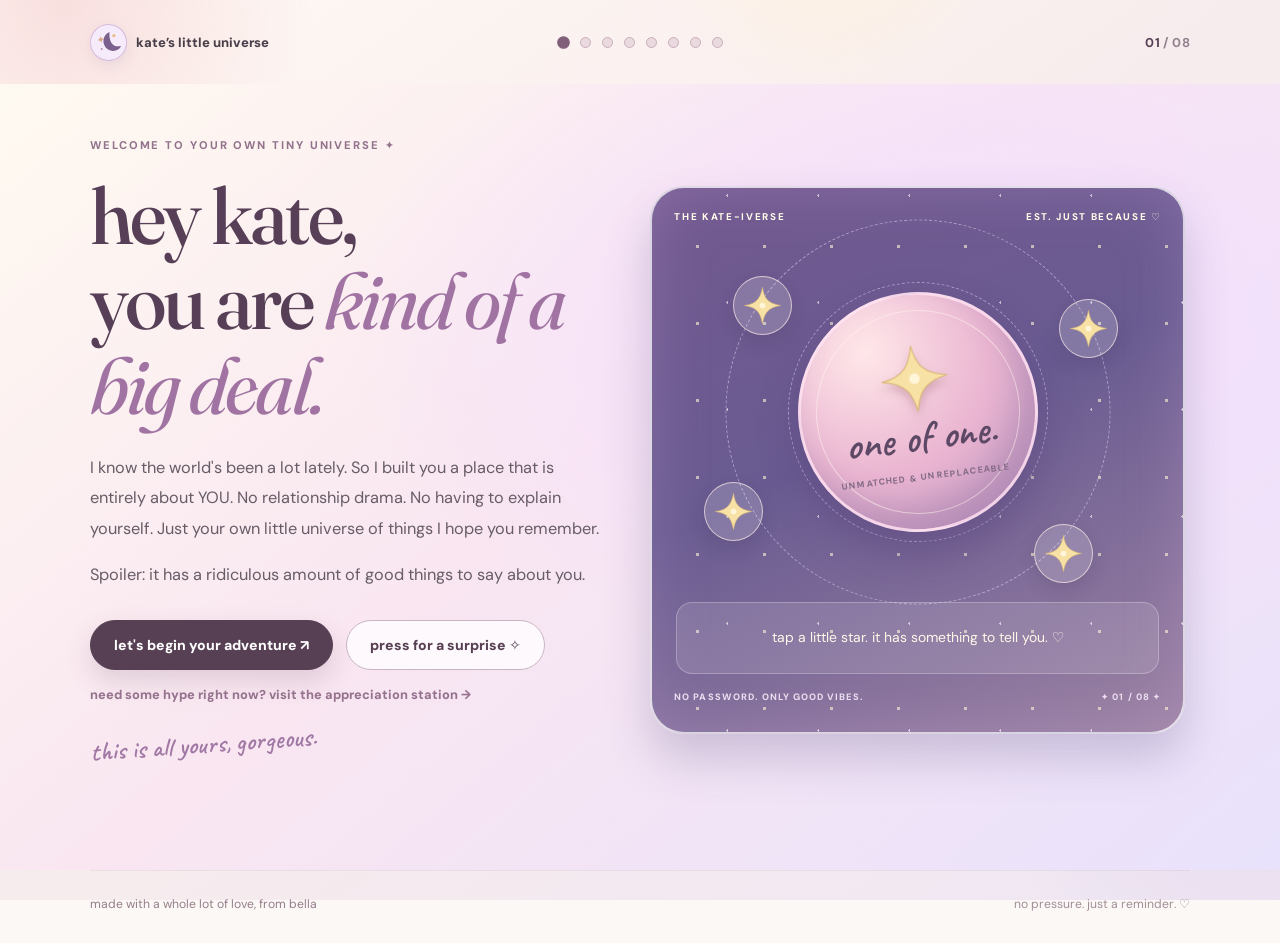
==== commit d1cc4664: "Use gorgeous instead of pretty girl in Kate's website" ====
--- a/index.html
+++ b/index.html
@@ -29,7 +29,7 @@
     <p class="lead">I know the world's been a lot lately. So I built you a place that is entirely about YOU. No relationship drama. No having to explain yourself. Just your own little universe of things I hope you remember.</p>
     <p class="lead">Spoiler: it has a ridiculous amount of good things to say about you.</p>
     <div class="cta-row"><a href="./letter.html" class="btn btn-primary" data-page-link>let's begin your adventure ↗</a><button type="button" class="btn btn-soft" id="star-surprise">press for a surprise ✧</button><a href="./pocket.html" class="universe-shortcut" data-page-link>need some hype right now? visit the appreciation station →</a></div>
-    <p class="hand universe-hand">this is all yours, pretty girl.</p>
+    <p class="hand universe-hand">this is all yours, gorgeous.</p>
   </div>
   <div class="stararium" aria-label="Kate's tiny interactive star universe">
     <div class="stararium-top"><span>THE KATE-IVERSE</span><span>EST. JUST BECAUSE ♡</span></div>
